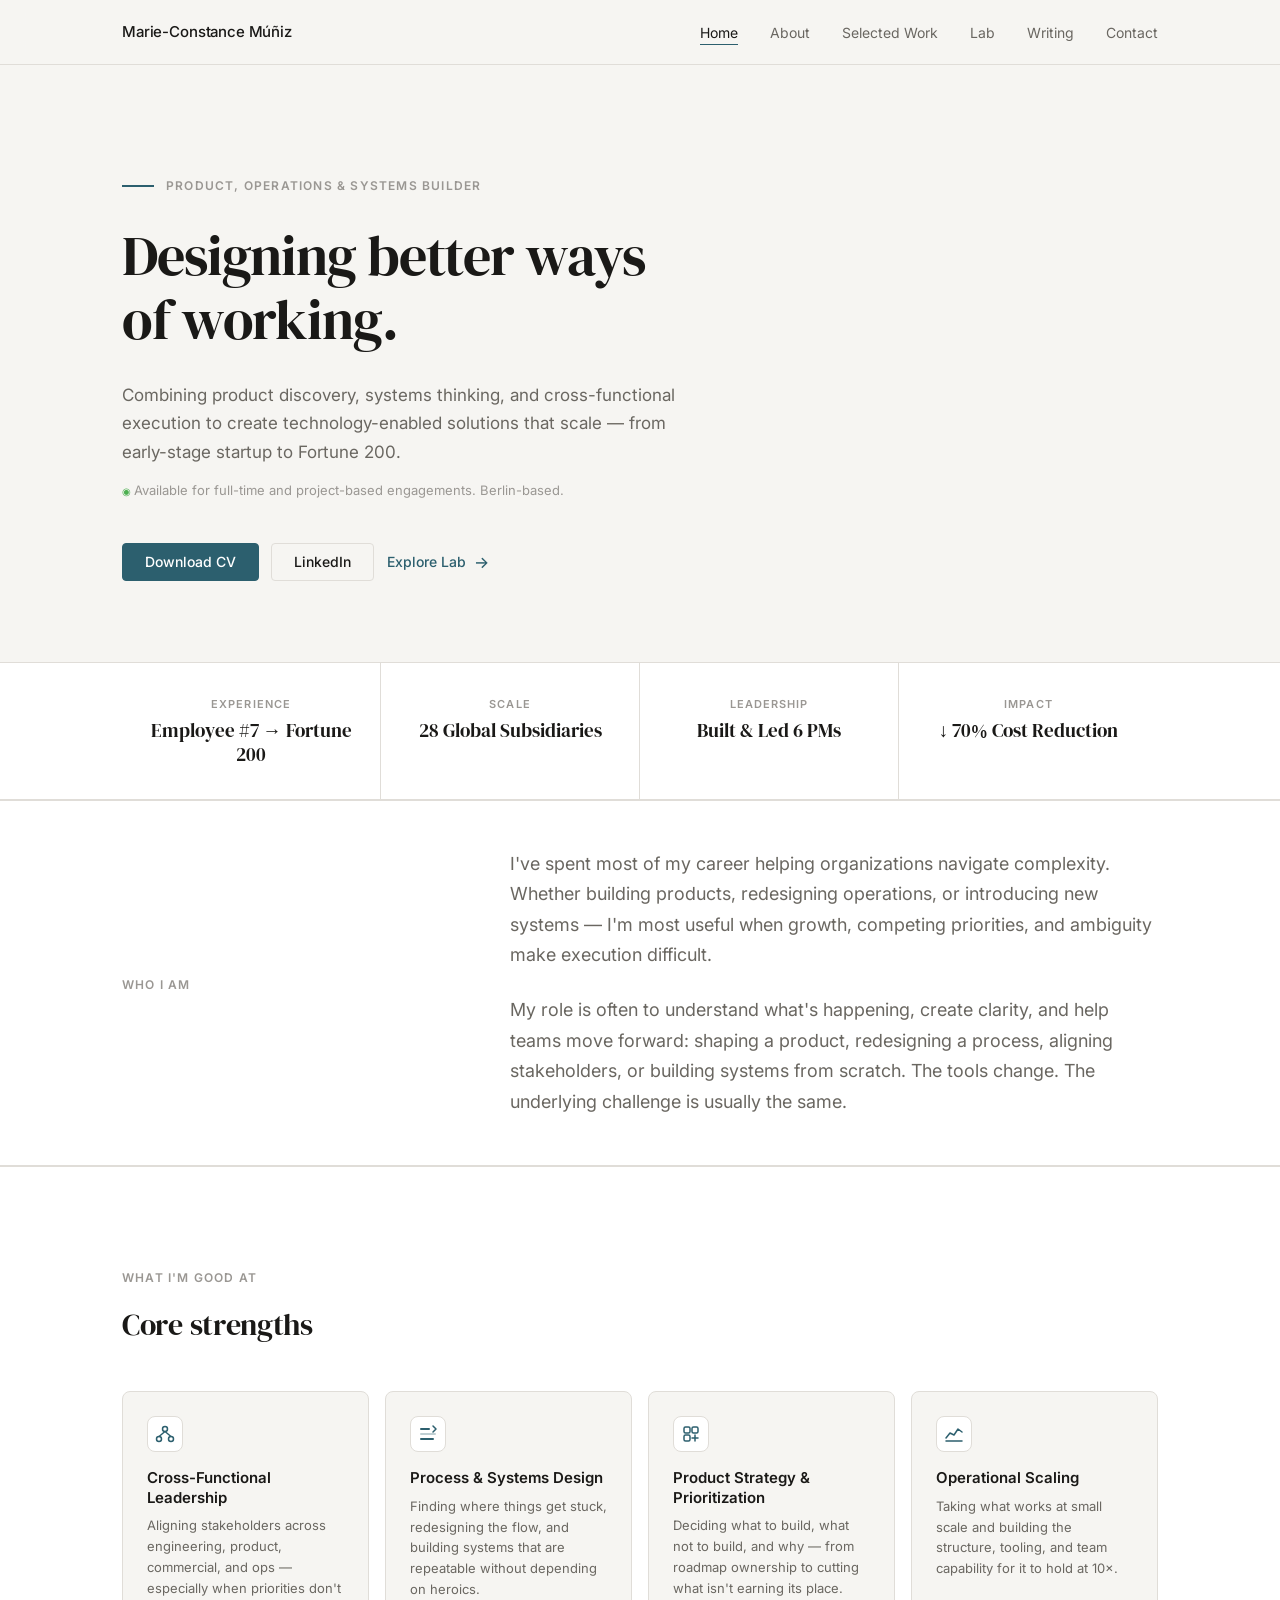
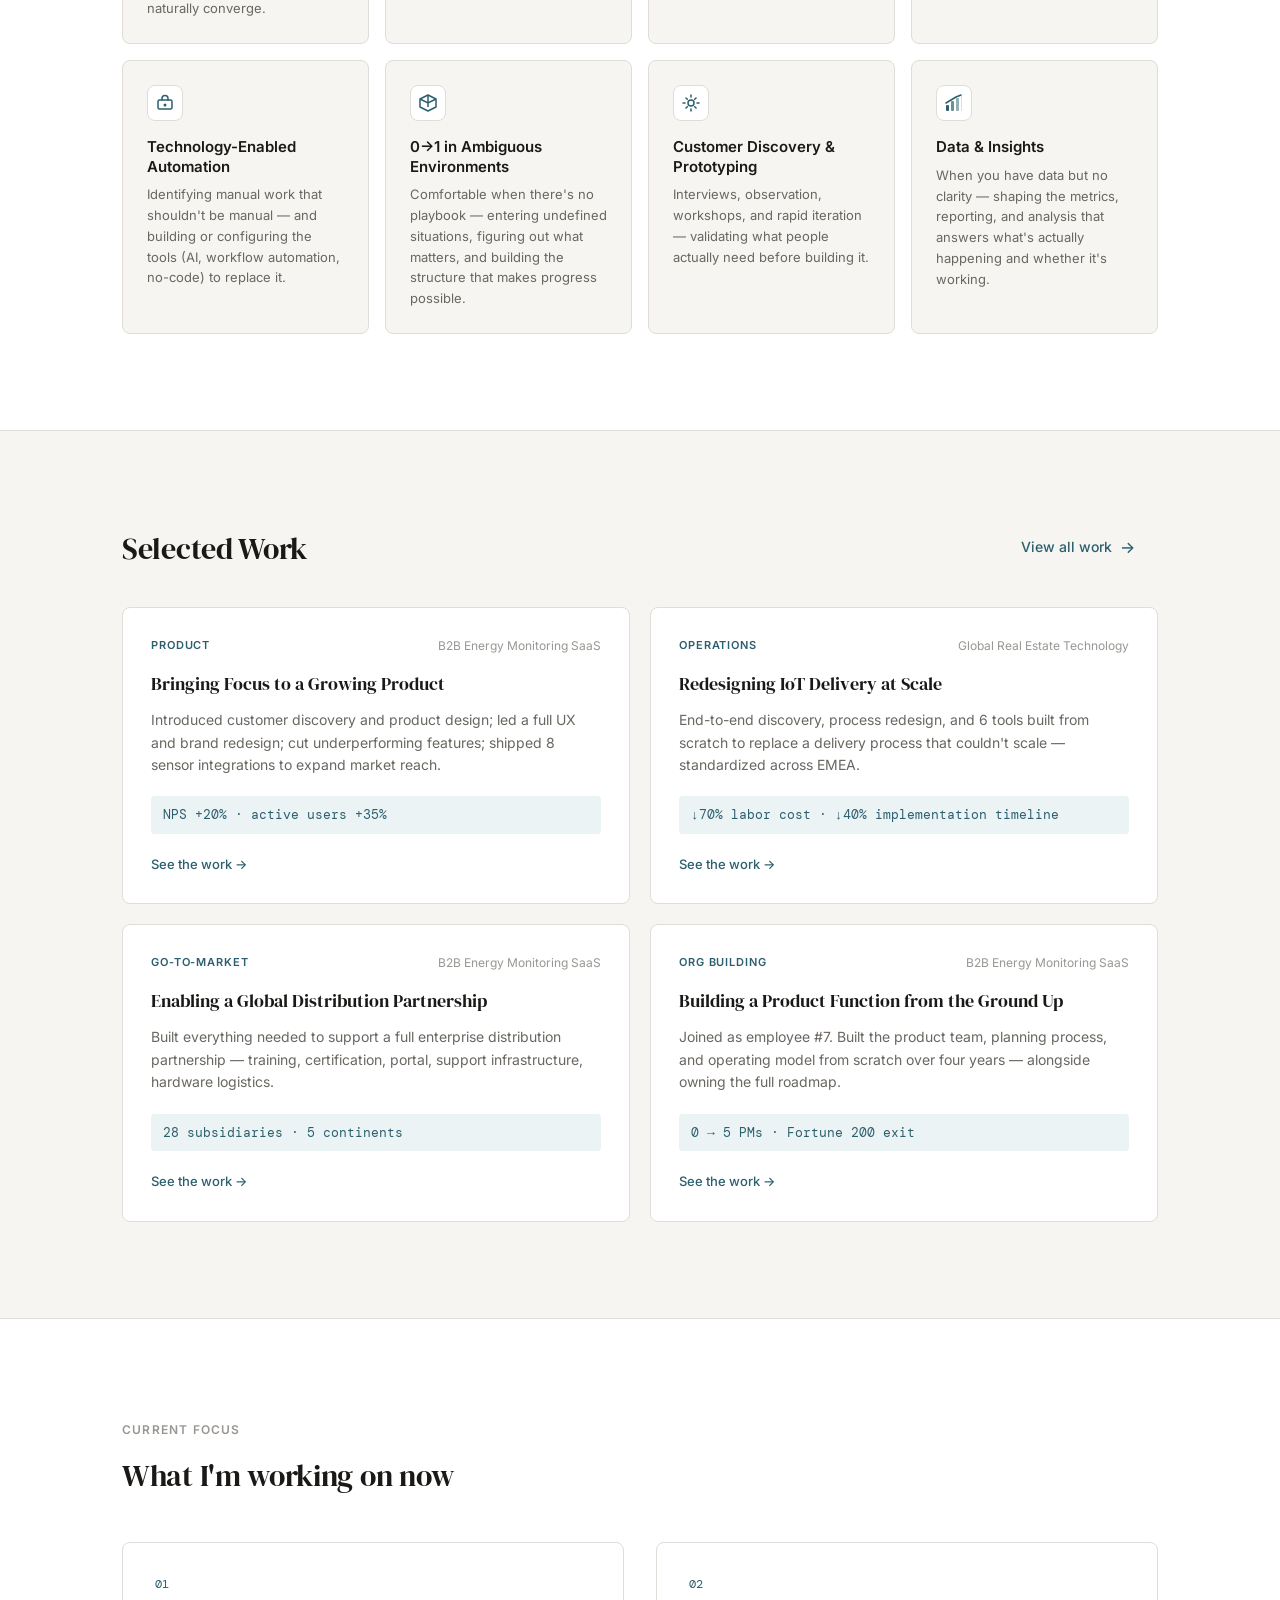
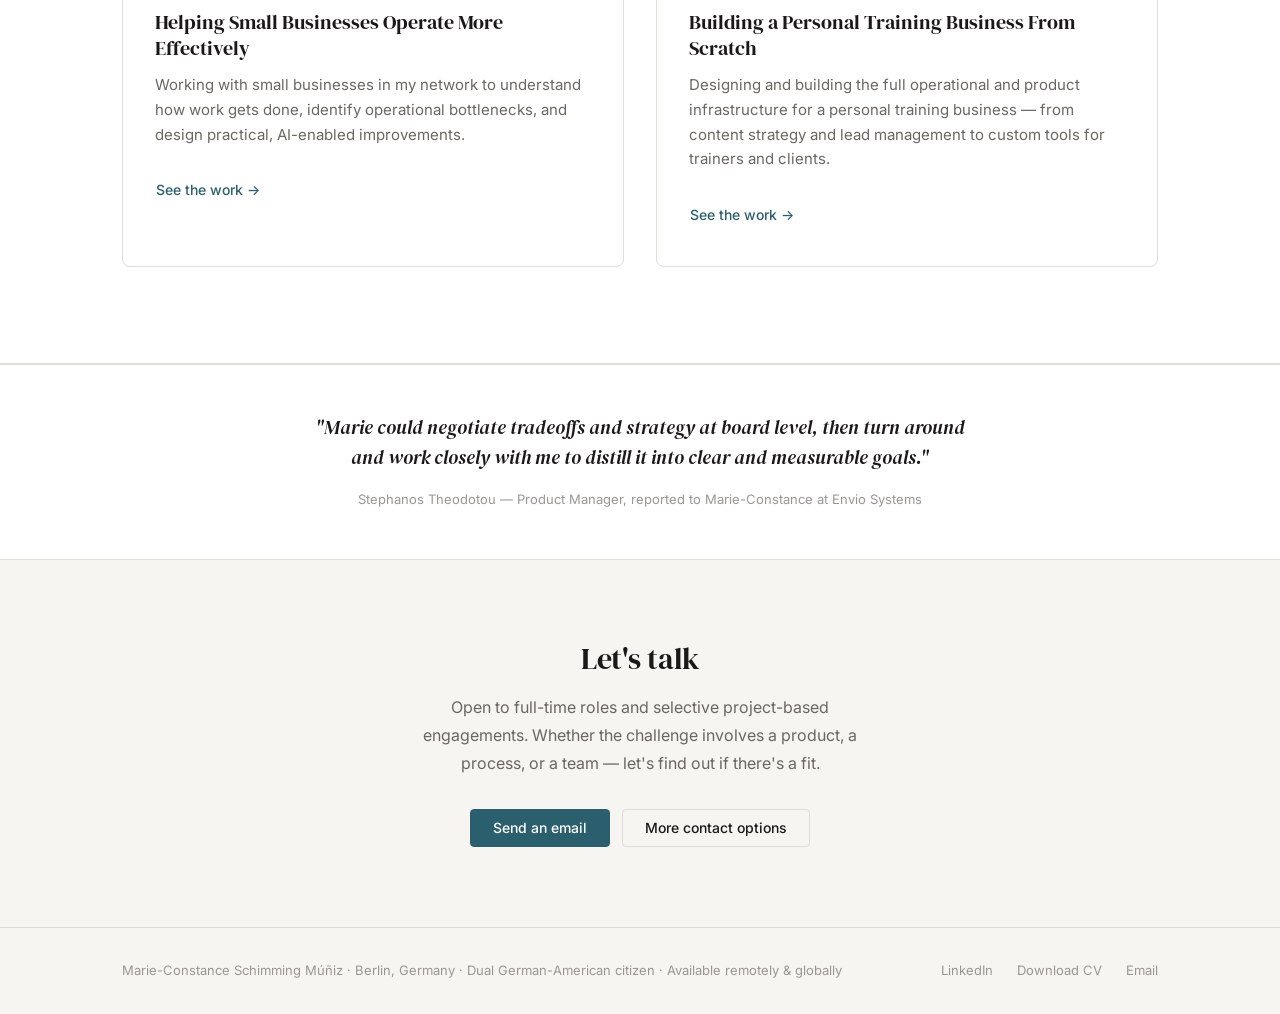
==== index.html @ 1dada08e "Initial commit — personal website v1" ====
<!DOCTYPE html>
<html lang="en">
<head>
  <meta charset="UTF-8">
  <meta name="viewport" content="width=device-width, initial-scale=1.0">
  <title>Marie-Constance Schimming Múñiz — Product, Operations & Systems</title>
  <meta name="description" content="Product and operations leader with 6+ years designing better ways of working — from early-stage startup to Fortune 200. Berlin-based. Available globally.">
  <link rel="preconnect" href="https://fonts.googleapis.com">
  <link rel="preconnect" href="https://fonts.gstatic.com" crossorigin>
  <link href="https://fonts.googleapis.com/css2?family=DM+Serif+Display&family=DM+Mono:wght@400&family=Inter:wght@300;400;500;600&display=swap" rel="stylesheet">
  <link rel="stylesheet" href="css/style.css">
</head>
<body>

  <!-- NAVIGATION -->
  <nav class="nav" role="navigation" aria-label="Main navigation">
    <div class="nav__inner">
      <a href="index.html" class="nav__name">Marie-Constance Múñiz</a>
      <button class="nav__toggle" aria-expanded="false" aria-label="Toggle menu">
        <span></span><span></span><span></span>
      </button>
      <ul class="nav__links" role="list">
        <li><a href="index.html" class="nav__link">Home</a></li>
        <li><a href="about.html" class="nav__link">About</a></li>
        <li><a href="work.html" class="nav__link">Selected Work</a></li>
        <li><a href="lab.html" class="nav__link">Lab</a></li>
        <li><a href="writing.html" class="nav__link">Writing</a></li>
        <li><a href="contact.html" class="nav__link">Contact</a></li>
      </ul>
    </div>
  </nav>

  <main class="page-offset">

    <!-- HERO -->
    <section class="hero">
      <div class="container">
        <div class="hero__eyebrow">
          <span class="hero__eyebrow-line"></span>
          <span class="label">Product, Operations &amp; Systems Builder</span>
        </div>
        <h1 class="display hero__headline">
          Designing better ways<br>of working.
        </h1>
        <p class="hero__subline">
          Combining product discovery, systems thinking, and cross-functional execution
          to create technology-enabled solutions that scale — from early-stage startup
          to Fortune 200.
        </p>
        <p class="hero__availability">Available for full-time and project-based engagements. Berlin-based.</p>
        <div class="hero__actions">
          <a href="assets/marie_constance_cv.pdf" class="btn btn--primary" download>
            Download CV
          </a>
          <a href="https://www.linkedin.com/in/marieconstancemuniz/" class="btn btn--outline" target="_blank" rel="noopener">
            LinkedIn
          </a>
          <a href="lab.html" class="btn btn--ghost">
            Explore Lab <span class="btn__arrow">→</span>
          </a>
        </div>
      </div>
    </section>

    <!-- PROOF STRIP -->
    <section style="background: var(--surface); border-top: 1px solid var(--border); border-bottom: 1px solid var(--border); padding: 0;">
      <div class="container">
        <div class="proof-strip">
          <div class="proof-strip__item">
            <span class="proof-strip__label">Experience</span>
            <span class="proof-strip__value">Employee #7 → Fortune 200</span>
          </div>
          <div class="proof-strip__item">
            <span class="proof-strip__label">Scale</span>
            <span class="proof-strip__value">28 Global Subsidiaries</span>
          </div>
          <div class="proof-strip__item">
            <span class="proof-strip__label">Leadership</span>
            <span class="proof-strip__value">Built &amp; Led 6 PMs</span>
          </div>
          <div class="proof-strip__item">
            <span class="proof-strip__label">Impact</span>
            <span class="proof-strip__value">↓ 70% Cost Reduction</span>
          </div>
        </div>
      </div>
    </section>

    <!-- WHO I AM -->
    <section class="intro section--tight">
      <div class="container">
        <div class="intro__grid">
          <div>
            <span class="label intro__label">Who I am</span>
          </div>
          <div>
            <p class="large">
              I've spent most of my career helping organizations navigate complexity.
              Whether building products, redesigning operations, or introducing new systems —
              I'm most useful when growth, competing priorities, and ambiguity make execution
              difficult.
            </p>
            <p class="large mt-3">
              My role is often to understand what's happening, create clarity, and help teams
              move forward: shaping a product, redesigning a process, aligning stakeholders,
              or building systems from scratch. The tools change. The underlying challenge
              is usually the same.
            </p>
          </div>
        </div>
      </div>
    </section>

    <!-- WHAT I'M GOOD AT -->
    <section style="background: var(--surface); border-top: 1px solid var(--border); border-bottom: 1px solid var(--border);">
      <div class="container">
        <div class="section-header">
          <span class="label">What I'm Good At</span>
          <h2 class="mt-2">Core strengths</h2>
        </div>
        <div class="strengths-grid">

          <div class="strength-card">
            <div class="strength-card__icon">
              <svg width="20" height="20" viewBox="0 0 20 20" fill="none" xmlns="http://www.w3.org/2000/svg">
                <circle cx="10" cy="5" r="2.5" stroke="#2C5F6E" stroke-width="1.5"/>
                <circle cx="4" cy="15" r="2.5" stroke="#2C5F6E" stroke-width="1.5"/>
                <circle cx="16" cy="15" r="2.5" stroke="#2C5F6E" stroke-width="1.5"/>
                <line x1="10" y1="7.5" x2="4" y2="12.5" stroke="#2C5F6E" stroke-width="1.5"/>
                <line x1="10" y1="7.5" x2="16" y2="12.5" stroke="#2C5F6E" stroke-width="1.5"/>
              </svg>
            </div>
            <div class="strength-card__title">Cross-Functional Leadership</div>
            <p class="strength-card__desc">Aligning stakeholders across engineering, product, commercial, and ops — especially when priorities don't naturally converge.</p>
          </div>

          <div class="strength-card">
            <div class="strength-card__icon">
              <svg width="20" height="20" viewBox="0 0 20 20" fill="none" xmlns="http://www.w3.org/2000/svg">
                <rect x="2" y="9" width="16" height="2" rx="1" fill="#2C5F6E" opacity="0.3"/>
                <rect x="2" y="4" width="10" height="2" rx="1" fill="#2C5F6E"/>
                <rect x="2" y="14" width="14" height="2" rx="1" fill="#2C5F6E"/>
                <path d="M15 2l3 3-3 3" stroke="#2C5F6E" stroke-width="1.5" stroke-linecap="round" stroke-linejoin="round"/>
              </svg>
            </div>
            <div class="strength-card__title">Process &amp; Systems Design</div>
            <p class="strength-card__desc">Finding where things get stuck, redesigning the flow, and building systems that are repeatable without depending on heroics.</p>
          </div>

          <div class="strength-card">
            <div class="strength-card__icon">
              <svg width="20" height="20" viewBox="0 0 20 20" fill="none" xmlns="http://www.w3.org/2000/svg">
                <rect x="3" y="3" width="6" height="6" rx="1.5" stroke="#2C5F6E" stroke-width="1.5"/>
                <rect x="11" y="3" width="6" height="6" rx="1.5" stroke="#2C5F6E" stroke-width="1.5"/>
                <rect x="3" y="11" width="6" height="6" rx="1.5" stroke="#2C5F6E" stroke-width="1.5"/>
                <path d="M14 11v6M11 14h6" stroke="#2C5F6E" stroke-width="1.5" stroke-linecap="round"/>
              </svg>
            </div>
            <div class="strength-card__title">Product Strategy &amp; Prioritization</div>
            <p class="strength-card__desc">Deciding what to build, what not to build, and why — from roadmap ownership to cutting what isn't earning its place.</p>
          </div>

          <div class="strength-card">
            <div class="strength-card__icon">
              <svg width="20" height="20" viewBox="0 0 20 20" fill="none" xmlns="http://www.w3.org/2000/svg">
                <polyline points="2,14 6,9 10,11 14,5 18,8" stroke="#2C5F6E" stroke-width="1.5" stroke-linecap="round" stroke-linejoin="round" fill="none"/>
                <line x1="2" y1="17" x2="18" y2="17" stroke="#2C5F6E" stroke-width="1.5" stroke-linecap="round"/>
              </svg>
            </div>
            <div class="strength-card__title">Operational Scaling</div>
            <p class="strength-card__desc">Taking what works at small scale and building the structure, tooling, and team capability for it to hold at 10×.</p>
          </div>

          <div class="strength-card">
            <div class="strength-card__icon">
              <svg width="20" height="20" viewBox="0 0 20 20" fill="none" xmlns="http://www.w3.org/2000/svg">
                <rect x="3" y="7" width="14" height="9" rx="1.5" stroke="#2C5F6E" stroke-width="1.5"/>
                <path d="M7 7V5.5a3 3 0 016 0V7" stroke="#2C5F6E" stroke-width="1.5" stroke-linecap="round"/>
                <circle cx="10" cy="12" r="1.5" fill="#2C5F6E"/>
              </svg>
            </div>
            <div class="strength-card__title">Technology-Enabled Automation</div>
            <p class="strength-card__desc">Identifying manual work that shouldn't be manual — and building or configuring the tools (AI, workflow automation, no-code) to replace it.</p>
          </div>

          <div class="strength-card">
            <div class="strength-card__icon">
              <svg width="20" height="20" viewBox="0 0 20 20" fill="none" xmlns="http://www.w3.org/2000/svg">
                <path d="M10 2L2 6v8l8 4 8-4V6L10 2z" stroke="#2C5F6E" stroke-width="1.5" stroke-linejoin="round"/>
                <path d="M10 2v12M2 6l8 4 8-4" stroke="#2C5F6E" stroke-width="1.5"/>
              </svg>
            </div>
            <div class="strength-card__title">0→1 in Ambiguous Environments</div>
            <p class="strength-card__desc">Comfortable when there's no playbook — entering undefined situations, figuring out what matters, and building the structure that makes progress possible.</p>
          </div>

          <div class="strength-card">
            <div class="strength-card__icon">
              <svg width="20" height="20" viewBox="0 0 20 20" fill="none" xmlns="http://www.w3.org/2000/svg">
                <circle cx="10" cy="10" r="3" stroke="#2C5F6E" stroke-width="1.5"/>
                <path d="M10 2v2M10 16v2M2 10h2M16 10h2" stroke="#2C5F6E" stroke-width="1.5" stroke-linecap="round"/>
                <path d="M4.93 4.93l1.41 1.41M13.66 13.66l1.41 1.41M4.93 15.07l1.41-1.41M13.66 6.34l1.41-1.41" stroke="#2C5F6E" stroke-width="1.5" stroke-linecap="round"/>
              </svg>
            </div>
            <div class="strength-card__title">Customer Discovery &amp; Prototyping</div>
            <p class="strength-card__desc">Interviews, observation, workshops, and rapid iteration — validating what people actually need before building it.</p>
          </div>

          <div class="strength-card">
            <div class="strength-card__icon">
              <svg width="20" height="20" viewBox="0 0 20 20" fill="none" xmlns="http://www.w3.org/2000/svg">
                <rect x="2" y="12" width="3" height="6" rx="1" fill="#2C5F6E"/>
                <rect x="7" y="8" width="3" height="10" rx="1" fill="#2C5F6E" opacity="0.7"/>
                <rect x="12" y="5" width="3" height="13" rx="1" fill="#2C5F6E" opacity="0.5"/>
                <rect x="17" y="2" width="1" height="16" rx="0.5" fill="#2C5F6E" opacity="0.2"/>
                <path d="M2 10 L7 7 L12 4 L17 2" stroke="#2C5F6E" stroke-width="1.5" stroke-linecap="round" stroke-linejoin="round"/>
              </svg>
            </div>
            <div class="strength-card__title">Data &amp; Insights</div>
            <p class="strength-card__desc">When you have data but no clarity — shaping the metrics, reporting, and analysis that answers what's actually happening and whether it's working.</p>
          </div>

        </div>
      </div>
    </section>

    <!-- SELECTED WORK PREVIEW -->
    <section>
      <div class="container">
        <div class="section-header--flex">
          <h2>Selected Work</h2>
          <a href="work.html" class="btn btn--ghost">View all work <span class="btn__arrow">→</span></a>
        </div>
        <div class="work-cards" style="grid-template-columns: repeat(2, 1fr);">

          <a href="work.html" class="work-card" style="text-decoration:none; color:inherit;">
            <div class="work-card__meta">
              <span class="work-card__tag">Product</span>
              <span class="work-card__company">B2B Energy Monitoring SaaS</span>
            </div>
            <div class="work-card__title">Bringing Focus to a Growing Product</div>
            <p class="work-card__desc">
              Introduced customer discovery and product design; led a full UX and brand redesign; cut underperforming features; shipped 8 sensor integrations to expand market reach.
            </p>
            <div class="work-card__metric">NPS +20% · active users +35%</div>
            <span class="work-card__link">See the work →</span>
          </a>

          <a href="work.html" class="work-card" style="text-decoration:none; color:inherit;">
            <div class="work-card__meta">
              <span class="work-card__tag">Operations</span>
              <span class="work-card__company">Global Real Estate Technology</span>
            </div>
            <div class="work-card__title">Redesigning IoT Delivery at Scale</div>
            <p class="work-card__desc">
              End-to-end discovery, process redesign, and 6 tools built from scratch to replace a delivery process that couldn't scale — standardized across EMEA.
            </p>
            <div class="work-card__metric">↓70% labor cost · ↓40% implementation timeline</div>
            <span class="work-card__link">See the work →</span>
          </a>

          <a href="work.html" class="work-card" style="text-decoration:none; color:inherit;">
            <div class="work-card__meta">
              <span class="work-card__tag">Go-to-Market</span>
              <span class="work-card__company">B2B Energy Monitoring SaaS</span>
            </div>
            <div class="work-card__title">Enabling a Global Distribution Partnership</div>
            <p class="work-card__desc">
              Built everything needed to support a full enterprise distribution partnership — training, certification, portal, support infrastructure, hardware logistics.
            </p>
            <div class="work-card__metric">28 subsidiaries · 5 continents</div>
            <span class="work-card__link">See the work →</span>
          </a>

          <a href="work.html" class="work-card" style="text-decoration:none; color:inherit;">
            <div class="work-card__meta">
              <span class="work-card__tag">Org Building</span>
              <span class="work-card__company">B2B Energy Monitoring SaaS</span>
            </div>
            <div class="work-card__title">Building a Product Function from the Ground Up</div>
            <p class="work-card__desc">
              Joined as employee #7. Built the product team, planning process, and operating model from scratch over four years — alongside owning the full roadmap.
            </p>
            <div class="work-card__metric">0 → 5 PMs · Fortune 200 exit</div>
            <span class="work-card__link">See the work →</span>
          </a>

        </div>
      </div>
    </section>

    <!-- CURRENT FOCUS -->
    <section style="background: var(--surface); border-top: 1px solid var(--border); border-bottom: 1px solid var(--border);">
      <div class="container">
        <div class="section-header">
          <span class="label">Current Focus</span>
          <h2 class="mt-2">What I'm working on now</h2>
        </div>
        <div class="focus-grid">

          <div class="focus-item">
            <span class="focus-item__number">01</span>
            <div class="focus-item__title">Helping Small Businesses Operate More Effectively</div>
            <p class="focus-item__desc">
              Working with small businesses in my network to understand how work gets done,
              identify operational bottlenecks, and design practical, AI-enabled improvements.
            </p>
            <a href="lab.html#small-business" class="btn btn--ghost mt-3" style="font-size:0.875rem;">
              See the work →
            </a>
          </div>

          <div class="focus-item">
            <span class="focus-item__number">02</span>
            <div class="focus-item__title">Building a Personal Training Business From Scratch</div>
            <p class="focus-item__desc">
              Designing and building the full operational and product infrastructure for a personal
              training business — from content strategy and lead management to custom tools for
              trainers and clients.
            </p>
            <a href="lab.html#pt-business" class="btn btn--ghost mt-3" style="font-size:0.875rem;">
              See the work →
            </a>
          </div>

        </div>
      </div>
    </section>

    <!-- TESTIMONIAL STRIP -->
    <section class="testimonial-strip">
      <div class="container">
        <blockquote class="testimonial-strip__quote">
          "Marie could negotiate tradeoffs and strategy at board level, then turn around and
          work closely with me to distill it into clear and measurable goals."
        </blockquote>
        <p class="testimonial-strip__attr">
          Stephanos Theodotou — Product Manager, reported to Marie-Constance at Envio Systems
        </p>
      </div>
    </section>

    <!-- CONTACT CTA -->
    <section class="contact-cta">
      <div class="container">
        <h2>Let's talk</h2>
        <p>
          Open to full-time roles and selective project-based engagements.
          Whether the challenge involves a product, a process, or a team — let's find out if there's a fit.
        </p>
        <div class="contact-cta__actions">
          <a href="mailto:mariecmuniz@gmail.com" class="btn btn--primary">Send an email</a>
          <a href="contact.html" class="btn btn--outline">More contact options</a>
        </div>
      </div>
    </section>

  </main>

  <!-- FOOTER -->
  <footer class="footer">
    <div class="container">
      <div class="footer__inner">
        <span class="footer__left">Marie-Constance Schimming Múñiz · Berlin, Germany · Dual German-American citizen · Available remotely &amp; globally</span>
        <div class="footer__links">
          <a href="https://www.linkedin.com/in/marieconstancemuniz/" class="footer__link" target="_blank" rel="noopener">LinkedIn</a>
          <a href="assets/marie_constance_cv.pdf" class="footer__link" download>Download CV</a>
          <a href="mailto:mariecmuniz@gmail.com" class="footer__link">Email</a>
        </div>
      </div>
    </div>
  </footer>

  <script src="js/main.js"></script>
</body>
</html>
---- css/style.css ----
/* ============================================================
   MARIE-CONSTANCE SCHIMMING MÚÑIZ — PERSONAL WEBSITE
   ============================================================ */

/* =====================
   CUSTOM PROPERTIES
   ===================== */
:root {
  --bg:             #F6F5F2;
  --surface:        #FFFFFF;
  --surface-alt:    #EFEDE8;
  --text:           #1A1917;
  --text-secondary: #6A6761;
  --text-muted:     #9A9793;
  --accent:         #2C5F6E;
  --accent-hover:   #20505E;
  --accent-light:   #EBF3F5;
  --border:         #E0DDD8;
  --border-light:   #EAE8E3;

  --font-display:   'DM Serif Display', Georgia, serif;
  --font-body:      'Inter', -apple-system, BlinkMacSystemFont, sans-serif;
  --font-mono:      'DM Mono', 'Courier New', monospace;

  --max-width:      1100px;
  --content-width:  720px;
  --gap:            1.5rem;
  --section-gap:    6rem;

  --radius-sm:      4px;
  --radius:         8px;
  --radius-lg:      12px;

  --transition:     0.2s ease;
}

/* =====================
   RESET & BASE
   ===================== */
*, *::before, *::after {
  box-sizing: border-box;
  margin: 0;
  padding: 0;
}

html {
  font-size: 16px;
  scroll-behavior: smooth;
  -webkit-text-size-adjust: 100%;
}

body {
  background-color: var(--bg);
  color: var(--text);
  font-family: var(--font-body);
  font-weight: 400;
  line-height: 1.65;
  -webkit-font-smoothing: antialiased;
  -moz-osx-font-smoothing: grayscale;
}

img {
  max-width: 100%;
  height: auto;
  display: block;
}

a {
  color: var(--accent);
  text-decoration: none;
  transition: color var(--transition);
}

a:hover {
  color: var(--accent-hover);
}

ul, ol {
  list-style: none;
}

/* =====================
   TYPOGRAPHY
   ===================== */
.display {
  font-family: var(--font-display);
  font-size: clamp(2.25rem, 5vw, 3.5rem);
  font-weight: 400;
  line-height: 1.15;
  letter-spacing: -0.02em;
  color: var(--text);
}

h1 {
  font-family: var(--font-display);
  font-size: clamp(1.75rem, 3.5vw, 2.5rem);
  font-weight: 400;
  line-height: 1.2;
  letter-spacing: -0.02em;
}

h2 {
  font-family: var(--font-display);
  font-size: clamp(1.35rem, 2.5vw, 1.875rem);
  font-weight: 400;
  line-height: 1.25;
  letter-spacing: -0.01em;
}

h3 {
  font-family: var(--font-body);
  font-size: 1rem;
  font-weight: 600;
  line-height: 1.4;
  letter-spacing: 0.04em;
  text-transform: uppercase;
  color: var(--text-secondary);
}

h4 {
  font-family: var(--font-body);
  font-size: 1.0625rem;
  font-weight: 600;
  line-height: 1.4;
}

p {
  font-size: 1rem;
  line-height: 1.75;
  color: var(--text-secondary);
}

p.large {
  font-size: 1.125rem;
  line-height: 1.7;
}

p.small {
  font-size: 0.875rem;
}

.label {
  font-family: var(--font-body);
  font-size: 0.75rem;
  font-weight: 600;
  letter-spacing: 0.1em;
  text-transform: uppercase;
  color: var(--text-muted);
}

.mono {
  font-family: var(--font-mono);
  font-size: 0.875rem;
}

/* =====================
   LAYOUT
   ===================== */
.container {
  width: 100%;
  max-width: var(--max-width);
  margin: 0 auto;
  padding: 0 2rem;
}

.container--narrow {
  max-width: var(--content-width);
  margin: 0 auto;
  padding: 0 2rem;
}

section {
  padding: var(--section-gap) 0;
}

section.section--tight {
  padding: 3rem 0;
}

section.section--flush {
  padding: 0;
}

.grid-2 {
  display: grid;
  grid-template-columns: 1fr 1fr;
  gap: var(--gap);
}

.grid-3 {
  display: grid;
  grid-template-columns: repeat(3, 1fr);
  gap: var(--gap);
}

.divider {
  height: 1px;
  background: var(--border);
  margin: 0;
}

/* =====================
   NAVIGATION
   ===================== */
.nav {
  position: fixed;
  top: 0;
  left: 0;
  right: 0;
  z-index: 100;
  background: rgba(246, 245, 242, 0.92);
  backdrop-filter: blur(12px);
  -webkit-backdrop-filter: blur(12px);
  border-bottom: 1px solid var(--border);
}

.nav__inner {
  display: flex;
  align-items: center;
  justify-content: space-between;
  height: 64px;
  max-width: var(--max-width);
  margin: 0 auto;
  padding: 0 2rem;
}

.nav__name {
  font-family: var(--font-body);
  font-size: 0.9375rem;
  font-weight: 500;
  color: var(--text);
  letter-spacing: -0.01em;
}

.nav__name:hover {
  color: var(--accent);
}

.nav__links {
  display: flex;
  align-items: center;
  gap: 2rem;
}

.nav__link {
  font-size: 0.875rem;
  font-weight: 400;
  color: var(--text-secondary);
  transition: color var(--transition);
  position: relative;
}

.nav__link:hover,
.nav__link.active {
  color: var(--text);
}

.nav__link.active::after {
  content: '';
  position: absolute;
  bottom: -4px;
  left: 0;
  right: 0;
  height: 1px;
  background: var(--accent);
}

.nav__toggle {
  display: none;
  flex-direction: column;
  gap: 5px;
  cursor: pointer;
  padding: 4px;
  background: none;
  border: none;
}

.nav__toggle span {
  display: block;
  width: 22px;
  height: 1.5px;
  background: var(--text);
  transition: var(--transition);
}

.page-offset {
  padding-top: 64px;
}

/* =====================
   BUTTONS
   ===================== */
.btn {
  display: inline-flex;
  align-items: center;
  gap: 0.5rem;
  padding: 0.6875rem 1.375rem;
  font-family: var(--font-body);
  font-size: 0.875rem;
  font-weight: 500;
  line-height: 1;
  border-radius: var(--radius-sm);
  transition: all var(--transition);
  cursor: pointer;
  text-decoration: none;
  border: 1.5px solid transparent;
}

.btn--primary {
  background: var(--accent);
  color: white;
  border-color: var(--accent);
}

.btn--primary:hover {
  background: var(--accent-hover);
  border-color: var(--accent-hover);
  color: white;
}

.btn--outline {
  background: transparent;
  color: var(--text);
  border-color: var(--border);
}

.btn--outline:hover {
  border-color: var(--text);
  color: var(--text);
}

.btn--ghost {
  background: transparent;
  color: var(--accent);
  border-color: transparent;
  padding-left: 0;
}

.btn--ghost:hover {
  color: var(--accent-hover);
}

.btn__arrow {
  font-size: 1rem;
  line-height: 1;
}

/* =====================
   TAGS / BADGES
   ===================== */
.tag {
  display: inline-block;
  padding: 0.25rem 0.625rem;
  font-size: 0.75rem;
  font-weight: 500;
  letter-spacing: 0.02em;
  border-radius: 2px;
  background: var(--surface-alt);
  color: var(--text-secondary);
}

.tag--accent {
  background: var(--accent-light);
  color: var(--accent);
}

/* =====================
   METRIC BLOCKS
   ===================== */
.metric-block {
  padding: 1.5rem;
  background: var(--surface);
  border: 1px solid var(--border);
  border-radius: var(--radius);
}

.metric-block__value {
  font-family: var(--font-display);
  font-size: 2.25rem;
  font-weight: 400;
  color: var(--accent);
  line-height: 1;
  margin-bottom: 0.375rem;
}

.metric-block__label {
  font-size: 0.8125rem;
  color: var(--text-secondary);
  line-height: 1.4;
}

/* =====================
   CARDS
   ===================== */
.card {
  background: var(--surface);
  border: 1px solid var(--border);
  border-radius: var(--radius);
  padding: 1.75rem;
  transition: border-color var(--transition), box-shadow var(--transition);
}

.card:hover {
  border-color: var(--accent);
  box-shadow: 0 4px 20px rgba(44, 95, 110, 0.08);
}

.card--flat {
  background: var(--surface-alt);
  border: none;
}

/* =====================
   PULL QUOTE
   ===================== */
.pull-quote {
  border-left: 2px solid var(--accent);
  padding: 0.25rem 0 0.25rem 1.5rem;
  margin: 2rem 0;
}

.pull-quote__text {
  font-family: var(--font-display);
  font-size: 1.125rem;
  color: var(--text);
  line-height: 1.55;
  font-style: italic;
}

.pull-quote__attribution {
  margin-top: 0.75rem;
  font-size: 0.8125rem;
  color: var(--text-muted);
}

/* =====================
   HERO
   ===================== */
.hero {
  padding: 7rem 0 5rem;
  background: var(--bg);
}

.hero__eyebrow {
  display: flex;
  align-items: center;
  gap: 0.75rem;
  margin-bottom: 1.75rem;
}

.hero__eyebrow-line {
  display: block;
  width: 32px;
  height: 1.5px;
  background: var(--accent);
  flex-shrink: 0;
}

.hero__headline {
  max-width: 780px;
  margin-bottom: 1.75rem;
}

.hero__subline {
  max-width: 560px;
  font-size: 1.0625rem;
  color: var(--text-secondary);
  line-height: 1.7;
  margin-bottom: 0.75rem;
}

.hero__availability {
  font-size: 0.8125rem;
  color: var(--text-muted);
  margin-bottom: 2.5rem;
}

.hero__availability::before {
  content: '◉ ';
  color: #4CAF50;
  font-size: 0.625rem;
}

.hero__actions {
  display: flex;
  flex-wrap: wrap;
  gap: 0.75rem;
  align-items: center;
}

/* =====================
   INTRO SECTION
   ===================== */
.intro {
  background: var(--surface);
  border-top: 1px solid var(--border);
  border-bottom: 1px solid var(--border);
}

.intro__grid {
  display: grid;
  grid-template-columns: 1fr 2fr;
  gap: 4rem;
  align-items: center;
}

.intro__label {
  color: var(--text-muted);
}

/* =====================
   SELECTED WORK PREVIEW
   ===================== */
.work-cards {
  display: grid;
  grid-template-columns: repeat(3, 1fr);
  gap: 1.25rem;
}

.work-card {
  background: var(--surface);
  border: 1px solid var(--border);
  border-radius: var(--radius);
  padding: 1.75rem;
  display: flex;
  flex-direction: column;
  transition: border-color var(--transition), transform var(--transition);
}

.work-card:hover {
  border-color: var(--accent);
  transform: translateY(-2px);
}

.work-card__meta {
  display: flex;
  justify-content: space-between;
  align-items: flex-start;
  margin-bottom: 1rem;
}

.work-card__tag {
  font-size: 0.6875rem;
  font-weight: 600;
  letter-spacing: 0.08em;
  text-transform: uppercase;
  color: var(--accent);
}

.work-card__company {
  font-size: 0.75rem;
  color: var(--text-muted);
}

.work-card__title {
  font-family: var(--font-display);
  font-size: 1.125rem;
  line-height: 1.3;
  color: var(--text);
  margin-bottom: 0.875rem;
  flex-grow: 1;
}

.work-card__desc {
  font-size: 0.875rem;
  color: var(--text-secondary);
  line-height: 1.6;
  margin-bottom: 1.25rem;
}

.work-card__metric {
  font-family: var(--font-mono);
  font-size: 0.8125rem;
  color: var(--accent);
  padding: 0.5rem 0.75rem;
  background: var(--accent-light);
  border-radius: var(--radius-sm);
  margin-bottom: 1.25rem;
}

.work-card__link {
  font-size: 0.8125rem;
  font-weight: 500;
  color: var(--accent);
  display: flex;
  align-items: center;
  gap: 0.375rem;
  margin-top: auto;
}

/* =====================
   CURRENT FOCUS
   ===================== */
.focus-grid {
  display: grid;
  grid-template-columns: 1fr 1fr;
  gap: 2rem;
}

.focus-item {
  padding: 2rem;
  border: 1px solid var(--border);
  border-radius: var(--radius);
  background: var(--surface);
}

.focus-item__number {
  font-family: var(--font-mono);
  font-size: 0.75rem;
  color: var(--accent);
  margin-bottom: 0.875rem;
  display: block;
}

.focus-item__title {
  font-family: var(--font-display);
  font-size: 1.25rem;
  color: var(--text);
  margin-bottom: 0.75rem;
  line-height: 1.3;
}

.focus-item__desc {
  font-size: 0.9375rem;
  color: var(--text-secondary);
  line-height: 1.65;
}

/* =====================
   PROOF STRIP
   ===================== */
.proof-strip {
  display: grid;
  grid-template-columns: repeat(4, 1fr);
  gap: 0;
}

.proof-strip__item {
  padding: 2rem 1.5rem;
  text-align: center;
  border-right: 1px solid var(--border);
  display: flex;
  flex-direction: column;
  gap: 0.375rem;
}

.proof-strip__item:last-child {
  border-right: none;
}

.proof-strip__label {
  font-size: 0.6875rem;
  font-weight: 600;
  letter-spacing: 0.1em;
  text-transform: uppercase;
  color: var(--text-muted);
}

.proof-strip__value {
  font-family: var(--font-display);
  font-size: 1.1875rem;
  color: var(--text);
  line-height: 1.25;
}

/* =====================
   HOW I WORK STEPS
   ===================== */
.how-i-work {
  display: flex;
  flex-direction: column;
  gap: 2.5rem;
  margin-top: 2rem;
}

.how-i-work__step {
  display: grid;
  grid-template-columns: 3.5rem 1fr;
  gap: 1.25rem;
  align-items: start;
}

.how-i-work__number {
  font-family: var(--font-mono);
  font-size: 0.75rem;
  font-weight: 400;
  color: var(--accent);
  letter-spacing: 0.05em;
  padding-top: 0.2rem;
}

.how-i-work__content {}

.how-i-work__title {
  font-size: 1.0625rem;
  font-weight: 600;
  color: var(--text);
  margin-bottom: 0.25rem;
  letter-spacing: -0.01em;
}

.how-i-work__subtitle {
  font-size: 0.875rem;
  color: var(--accent);
  margin-bottom: 0.625rem;
  font-style: italic;
}

.how-i-work__body {
  font-size: 0.9375rem;
  color: var(--text-secondary);
  line-height: 1.7;
}

/* =====================
   STRENGTHS GRID
   ===================== */

.strengths-grid {
  display: grid;
  grid-template-columns: repeat(4, 1fr);
  gap: 1rem;
  margin-top: 2rem;
}

.strength-card {
  padding: 1.5rem;
  background: var(--bg);
  border: 1px solid var(--border);
  border-radius: var(--radius);
  transition: border-color 0.2s ease;
}

.strength-card:hover {
  border-color: var(--accent);
}

.strength-card__icon {
  width: 36px;
  height: 36px;
  background: var(--surface);
  border: 1px solid var(--border);
  border-radius: 8px;
  display: flex;
  align-items: center;
  justify-content: center;
  margin-bottom: 1rem;
}

.strength-card__title {
  font-size: 0.9375rem;
  font-weight: 600;
  color: var(--text);
  margin-bottom: 0.5rem;
  line-height: 1.3;
}

.strength-card__desc {
  font-size: 0.8125rem;
  color: var(--text-secondary);
  line-height: 1.6;
}

/* =====================
   TESTIMONIAL STRIP
   ===================== */
.testimonial-strip {
  background: var(--surface);
  border-top: 1px solid var(--border);
  border-bottom: 1px solid var(--border);
  padding: 3rem 0;
}

.testimonial-strip__quote {
  font-family: var(--font-display);
  font-size: 1.1875rem;
  font-style: italic;
  color: var(--text);
  line-height: 1.55;
  max-width: 680px;
  margin: 0 auto;
  text-align: center;
}

.testimonial-strip__attr {
  text-align: center;
  margin-top: 1rem;
  font-size: 0.8125rem;
  color: var(--text-muted);
}

/* =====================
   CAPABILITY SECTIONS (Selected Work)
   ===================== */
.capability-grid {
  display: grid;
  grid-template-columns: repeat(2, 1fr);
  gap: 1rem;
  margin-top: 2rem;
}

.capability-card {
  padding: 2rem;
  background: var(--surface);
  border: 1px solid var(--border);
  border-radius: var(--radius);
}

.capability-card__heading {
  font-size: 0.75rem;
  font-weight: 700;
  letter-spacing: 0.1em;
  text-transform: uppercase;
  color: var(--accent);
  margin-bottom: 1.5rem;
  padding-bottom: 1rem;
  border-bottom: 1px solid var(--border);
}

.capability-rows {
  display: flex;
  flex-direction: column;
  gap: 1rem;
}

.capability-row {
  display: grid;
  grid-template-columns: 5.5rem 1fr;
  gap: 0.75rem;
  align-items: baseline;
}

.capability-row__label {
  font-size: 0.6875rem;
  font-weight: 600;
  letter-spacing: 0.08em;
  text-transform: uppercase;
  color: var(--text-muted);
  padding-top: 0.125rem;
}

.capability-row__value {
  font-size: 0.8125rem;
  color: var(--text-secondary);
  line-height: 1.6;
}

.capability-row__value--outcome {
  font-size: 0.8125rem;
  font-weight: 600;
  color: var(--accent);
  line-height: 1.5;
}

/* =====================
   PRODUCT CARDS (Selected Work)
   ===================== */
.product-cards {
  display: grid;
  grid-template-columns: repeat(2, 1fr);
  gap: 1rem;
  margin-top: 2rem;
}

.product-card {
  padding: 1.75rem;
  background: var(--surface);
  border: 1px solid var(--border);
  border-radius: var(--radius);
}

.product-card__label {
  font-size: 0.6875rem;
  font-weight: 600;
  letter-spacing: 0.1em;
  text-transform: uppercase;
  color: var(--text-muted);
  margin-bottom: 0.625rem;
}

.product-card__title {
  font-size: 1rem;
  font-weight: 600;
  color: var(--text);
  margin-bottom: 0.625rem;
  line-height: 1.3;
}

.product-card__desc {
  font-size: 0.8125rem;
  color: var(--text-secondary);
  line-height: 1.6;
}

.product-card__outcome {
  margin-top: 0.875rem;
  font-size: 0.8125rem;
  font-weight: 500;
  color: var(--accent);
}

/* =====================
   CONTACT CTA
   ===================== */
.contact-cta {
  text-align: center;
  padding: 5rem 0;
}

.contact-cta h2 {
  margin-bottom: 1rem;
}

.contact-cta p {
  margin-bottom: 2rem;
  max-width: 440px;
  margin-left: auto;
  margin-right: auto;
}

.contact-cta__actions {
  display: flex;
  justify-content: center;
  gap: 0.75rem;
  flex-wrap: wrap;
}

/* =====================
   ABOUT PAGE
   ===================== */
.about-hero {
  padding: 5rem 0 4rem;
}

.about-hero__grid {
  display: grid;
  grid-template-columns: 1fr 1fr;
  gap: 3rem;
  align-items: stretch;
}

.about-hero__photo {
  background: var(--surface-alt);
  border-radius: var(--radius);
  overflow: hidden;
  border: 1px solid var(--border);
  min-height: 400px;
}

.about-hero__photo img {
  width: 100%;
  height: 100%;
  object-fit: cover;
  object-position: top center;
}

.about-hero__photo-placeholder {
  width: 100%;
  height: 100%;
  display: flex;
  align-items: center;
  justify-content: center;
  color: var(--text-muted);
  font-size: 0.875rem;
  text-align: center;
  padding: 2rem;
}

.about-section {
  padding: 3.5rem 0;
  border-top: 1px solid var(--border);
}

.about-section__grid {
  display: grid;
  grid-template-columns: 200px 1fr;
  gap: 3rem;
}

.about-themes {
  display: grid;
  grid-template-columns: 1fr 1fr;
  gap: 1.25rem;
  margin-top: 1.5rem;
}

.theme-item {
  padding: 1.25rem 1.5rem;
  border: 1px solid var(--border);
  border-radius: var(--radius);
  background: var(--surface);
}

.theme-item__title {
  font-size: 0.9375rem;
  font-weight: 600;
  color: var(--text);
  margin-bottom: 0.375rem;
}

.theme-item__desc {
  font-size: 0.8125rem;
  color: var(--text-secondary);
  line-height: 1.55;
}

/* =====================
   WORK PAGE
   ===================== */
.work-hero {
  padding: 5rem 0 3rem;
}

/* =====================
   ACHIEVEMENTS + STRENGTHS STRIP
   ===================== */

.achievements-strip {
  display: flex;
  align-items: center;
  gap: 0;
  flex-wrap: wrap;
}

.achievement-stat {
  display: flex;
  flex-direction: column;
  gap: 0.25rem;
  padding: 0 2rem;
  flex: 1;
  min-width: 120px;
}

.achievement-stat:first-child {
  padding-left: 0;
}

.achievement-stat__number {
  font-family: var(--font-display);
  font-size: 1.375rem;
  color: white;
  line-height: 1.1;
}

.achievement-stat__label {
  font-size: 0.75rem;
  color: rgba(255,255,255,0.65);
  line-height: 1.35;
}

.achievement-strip__divider {
  width: 1px;
  height: 2.5rem;
  background: rgba(255,255,255,0.2);
  flex-shrink: 0;
}

.strengths-strip {
  display: flex;
  align-items: center;
  gap: 1.25rem;
  flex-wrap: wrap;
}

.strengths-strip__label {
  font-size: 0.6875rem;
  font-weight: 600;
  letter-spacing: 0.1em;
  text-transform: uppercase;
  color: rgba(255,255,255,0.5);
  white-space: nowrap;
  flex-shrink: 0;
}

.strengths-strip__tags {
  display: flex;
  flex-wrap: wrap;
  gap: 0.5rem;
}

.strength-pill {
  font-size: 0.75rem;
  padding: 0.3rem 0.875rem;
  border: 1px solid rgba(255,255,255,0.3);
  border-radius: 100px;
  color: rgba(255,255,255,0.85);
}

.case-study {
  padding: 4rem 0;
  border-top: 1px solid var(--border);
}

.case-study__header {
  margin-bottom: 2.5rem;
}

.case-study__meta {
  display: flex;
  gap: 1rem;
  align-items: center;
  margin-bottom: 0.875rem;
  flex-wrap: wrap;
}

.case-study__tag {
  font-size: 0.6875rem;
  font-weight: 600;
  letter-spacing: 0.09em;
  text-transform: uppercase;
  color: var(--accent);
  background: var(--accent-light);
  padding: 0.25rem 0.625rem;
  border-radius: 2px;
}

.case-study__company {
  font-size: 0.8125rem;
  color: var(--text-muted);
}

.case-study__title {
  margin-bottom: 0.875rem;
}

.case-study__intro {
  max-width: 680px;
  font-size: 1.0625rem;
  color: var(--text-secondary);
  line-height: 1.7;
}

.case-study__grid {
  display: grid;
  grid-template-columns: 1fr 1fr;
  gap: 3rem;
  align-items: start;
}

.case-section {
  margin-bottom: 2rem;
}

.case-section h3 {
  margin-bottom: 0.625rem;
}

.case-section p {
  font-size: 0.9375rem;
}

.case-section ul {
  list-style: none;
  padding: 0;
  margin-top: 0.5rem;
}

.case-section ul li {
  font-size: 0.9375rem;
  color: var(--text-secondary);
  padding: 0.375rem 0;
  padding-left: 1rem;
  border-left: 2px solid var(--border);
  margin-bottom: 0.375rem;
  line-height: 1.55;
}

.case-metrics {
  display: grid;
  grid-template-columns: 1fr 1fr;
  gap: 0.875rem;
  margin-top: 1.5rem;
}

.case-skills {
  display: flex;
  flex-wrap: wrap;
  gap: 0.5rem;
  margin-top: 2.5rem;
  padding-top: 1.5rem;
  border-top: 1px solid var(--border-light);
}

/* SVG Diagrams */
.diagram-container {
  background: var(--surface);
  border: 1px solid var(--border);
  border-radius: var(--radius);
  padding: 1.5rem;
  overflow: hidden;
}

.diagram-container .diagram-label {
  font-size: 0.75rem;
  font-weight: 600;
  letter-spacing: 0.06em;
  text-transform: uppercase;
  color: var(--text-muted);
  margin-bottom: 1rem;
}

/* =====================
   WORK ENTRIES (new compact format)
   ===================== */

.work-entry {
  padding: 4rem 0;
  border-top: 1px solid var(--border);
}

.work-entry--alt {
  background: var(--surface);
}

.work-entry__header {
  margin-bottom: 2rem;
}

.work-entry__meta {
  display: flex;
  gap: 1rem;
  align-items: center;
  margin-bottom: 0.875rem;
  flex-wrap: wrap;
}

.work-entry__tag {
  font-size: 0.6875rem;
  font-weight: 600;
  letter-spacing: 0.09em;
  text-transform: uppercase;
  color: var(--accent);
  background: var(--accent-light);
  padding: 0.25rem 0.625rem;
  border-radius: 2px;
}

.work-entry__company {
  font-size: 0.8125rem;
  color: var(--text-muted);
}

.work-entry__title {
  font-family: var(--font-display);
  font-size: clamp(1.5rem, 3vw, 2rem);
  line-height: 1.2;
  margin-bottom: 0.75rem;
}

.work-entry__summary {
  font-size: 1rem;
  color: var(--text-secondary);
  line-height: 1.65;
  max-width: 640px;
}

.work-entry__body {
  display: grid;
  grid-template-columns: 1fr 1fr;
  gap: 3rem;
  align-items: start;
}

.work-entry__left {
  display: flex;
  flex-direction: column;
  gap: 1.75rem;
}

.work-entry__highlights {
  display: grid;
  grid-template-columns: 1fr 1fr;
  gap: 0.75rem;
}

.highlight-item {
  padding: 0.875rem 1rem;
  background: var(--bg);
  border: 1px solid var(--border);
  border-radius: var(--radius-sm);
}

.work-entry--alt .highlight-item {
  background: var(--surface);
}

.highlight-item__metric {
  display: block;
  font-family: var(--font-display);
  font-size: 1.125rem;
  color: var(--accent);
  line-height: 1.2;
  margin-bottom: 0.25rem;
}

.highlight-item__label {
  display: block;
  font-size: 0.75rem;
  color: var(--text-muted);
  line-height: 1.4;
}

.work-entry__what ul {
  list-style: none;
  padding: 0;
  margin: 0;
  display: flex;
  flex-direction: column;
  gap: 0.375rem;
}

.work-entry__what ul li {
  font-size: 0.875rem;
  color: var(--text-secondary);
  padding: 0.4rem 0 0.4rem 0.875rem;
  border-left: 2px solid var(--border);
  line-height: 1.5;
}

/* =====================
   LAB PAGE
   ===================== */
.lab-hero {
  padding: 5rem 0 3rem;
}

.lab-track {
  padding: 3.5rem 0;
  border-top: 1px solid var(--border);
}

.lab-track__header {
  display: grid;
  grid-template-columns: 200px 1fr;
  gap: 3rem;
  margin-bottom: 2.5rem;
}

.lab-projects {
  display: grid;
  grid-template-columns: repeat(2, 1fr);
  gap: 1.25rem;
  margin-top: 1.5rem;
}

.lab-card {
  background: var(--surface);
  border: 1px solid var(--border);
  border-radius: var(--radius);
  padding: 1.5rem;
}

.lab-card__status {
  display: inline-flex;
  align-items: center;
  gap: 0.375rem;
  font-size: 0.6875rem;
  font-weight: 600;
  letter-spacing: 0.07em;
  text-transform: uppercase;
  margin-bottom: 0.875rem;
}

.lab-card__status--exploring {
  color: var(--text-muted);
}

.lab-card__status--exploring::before {
  content: '○';
  font-size: 0.625rem;
}

.lab-card__status--progress {
  color: #B07D2A;
}

.lab-card__status--progress::before {
  content: '◐';
  font-size: 0.625rem;
}

.lab-card__status--done {
  color: #3B7D4E;
}

.lab-card__status--done::before {
  content: '●';
  font-size: 0.625rem;
}

.lab-card__title {
  font-size: 1rem;
  font-weight: 600;
  color: var(--text);
  margin-bottom: 0.5rem;
  line-height: 1.35;
}

.lab-card__desc {
  font-size: 0.875rem;
  color: var(--text-secondary);
  line-height: 1.6;
}

/* =====================
   CONTACT PAGE
   ===================== */
.contact-page {
  padding: 5rem 0;
  min-height: calc(100vh - 64px);
  display: flex;
  align-items: center;
}

.contact-page__grid {
  display: grid;
  grid-template-columns: 1fr 1fr;
  gap: 5rem;
  align-items: start;
}

.contact-links {
  margin-top: 2.5rem;
  display: flex;
  flex-direction: column;
  gap: 1rem;
}

.contact-link {
  display: flex;
  align-items: center;
  gap: 1rem;
  padding: 1.125rem 1.375rem;
  background: var(--surface);
  border: 1px solid var(--border);
  border-radius: var(--radius);
  color: var(--text);
  transition: border-color var(--transition), transform var(--transition);
}

.contact-link:hover {
  border-color: var(--accent);
  color: var(--text);
  transform: translateX(4px);
}

.contact-link__icon {
  width: 36px;
  height: 36px;
  background: var(--accent-light);
  border-radius: var(--radius-sm);
  display: flex;
  align-items: center;
  justify-content: center;
  flex-shrink: 0;
}

.contact-link__text strong {
  display: block;
  font-size: 0.9375rem;
  font-weight: 500;
  color: var(--text);
}

.contact-link__text span {
  font-size: 0.8125rem;
  color: var(--text-muted);
}

/* =====================
   FOOTER
   ===================== */
.footer {
  border-top: 1px solid var(--border);
  padding: 2rem 0;
}

.footer__inner {
  display: flex;
  justify-content: space-between;
  align-items: center;
  flex-wrap: wrap;
  gap: 1rem;
}

.footer__left {
  font-size: 0.8125rem;
  color: var(--text-muted);
}

.footer__links {
  display: flex;
  gap: 1.5rem;
}

.footer__link {
  font-size: 0.8125rem;
  color: var(--text-muted);
  transition: color var(--transition);
}

.footer__link:hover {
  color: var(--text);
}

/* =====================
   SECTION HEADERS
   ===================== */
.section-header {
  margin-bottom: 3rem;
}

.section-header--flex {
  display: flex;
  justify-content: space-between;
  align-items: flex-end;
  flex-wrap: wrap;
  gap: 1rem;
  margin-bottom: 2.5rem;
}

/* =====================
   RESPONSIVE
   ===================== */
@media (max-width: 900px) {
  :root {
    --section-gap: 4rem;
  }

  .grid-2,
  .grid-3,
  .work-cards,
  .focus-grid,
  .case-study__grid,
  .about-hero__grid,
  .about-section__grid,
  .lab-track__header,
  .contact-page__grid {
    grid-template-columns: 1fr;
  }

  .strengths-grid {
    grid-template-columns: repeat(2, 1fr);
  }

  .work-entry__body {
    grid-template-columns: 1fr;
  }

  .work-entry__right {
    order: -1;
  }

  .intro__grid {
    grid-template-columns: 1fr;
    gap: 2rem;
  }

  .about-themes {
    grid-template-columns: 1fr;
  }

  .case-metrics {
    grid-template-columns: 1fr 1fr;
  }

  .lab-projects {
    grid-template-columns: 1fr;
  }
}

@media (max-width: 640px) {
  .container,
  .container--narrow {
    padding: 0 1.25rem;
  }

  .nav__links {
    display: none;
    position: absolute;
    top: 64px;
    left: 0;
    right: 0;
    background: var(--bg);
    border-bottom: 1px solid var(--border);
    flex-direction: column;
    gap: 0;
    padding: 0.5rem 0;
  }

  .nav__links.is-open {
    display: flex;
  }

  .nav__link {
    padding: 0.75rem 1.5rem;
    width: 100%;
  }

  .nav__link.active::after {
    display: none;
  }

  .nav__toggle {
    display: flex;
  }

  .hero {
    padding: 5rem 0 4rem;
  }

  .hero__actions {
    flex-direction: column;
    align-items: flex-start;
  }

  .case-metrics {
    grid-template-columns: 1fr;
  }

  .footer__inner {
    flex-direction: column;
    align-items: flex-start;
  }

  .contact-cta__actions {
    flex-direction: column;
    align-items: center;
  }

  .strengths-grid {
    grid-template-columns: 1fr;
  }
}

/* =====================
   UTILITY
   ===================== */
.mt-1 { margin-top: 0.5rem; }
.mt-2 { margin-top: 1rem; }
.mt-3 { margin-top: 1.5rem; }
.mt-4 { margin-top: 2rem; }
.mt-6 { margin-top: 3rem; }

.mb-1 { margin-bottom: 0.5rem; }
.mb-2 { margin-bottom: 1rem; }
.mb-3 { margin-bottom: 1.5rem; }
.mb-4 { margin-bottom: 2rem; }

.text-center { text-align: center; }
.text-muted { color: var(--text-muted); }
.text-accent { color: var(--accent); }

.sr-only {
  position: absolute;
  width: 1px;
  height: 1px;
  padding: 0;
  margin: -1px;
  overflow: hidden;
  clip: rect(0, 0, 0, 0);
  white-space: nowrap;
  border-width: 0;
}
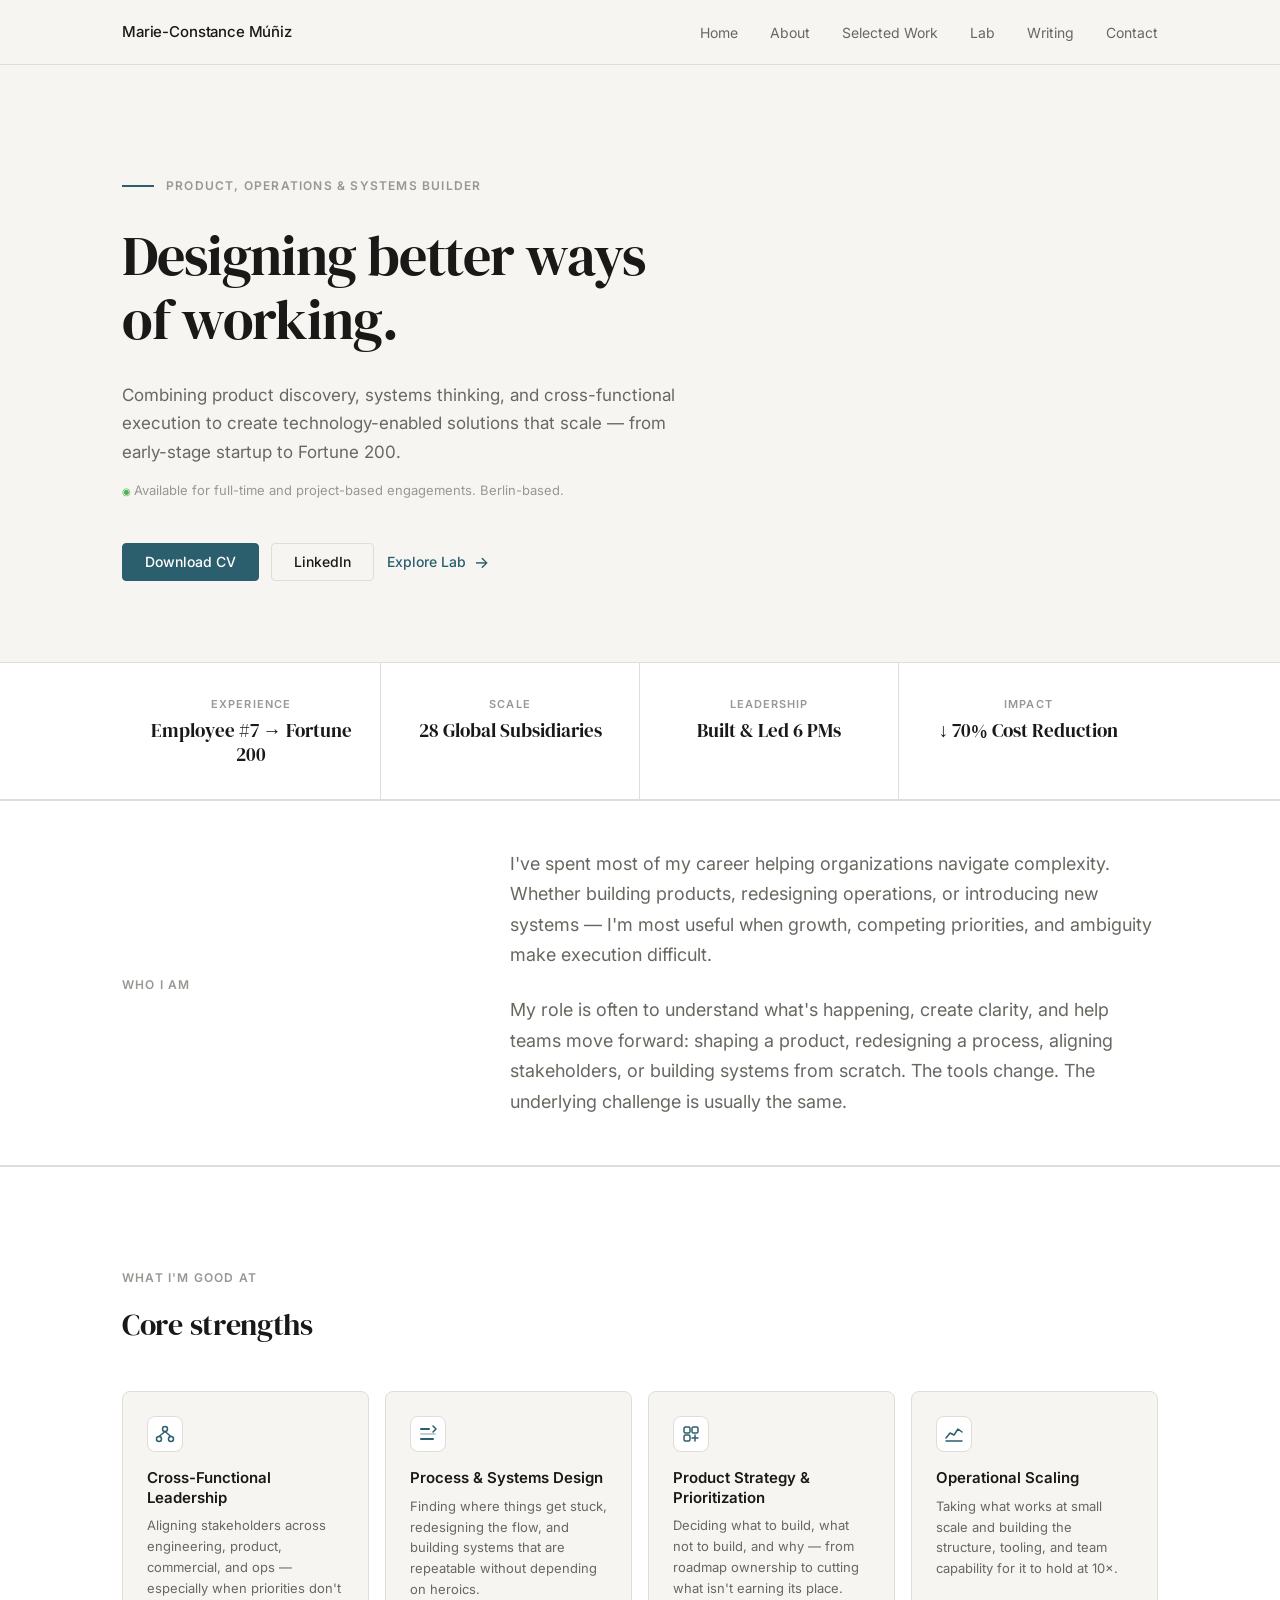
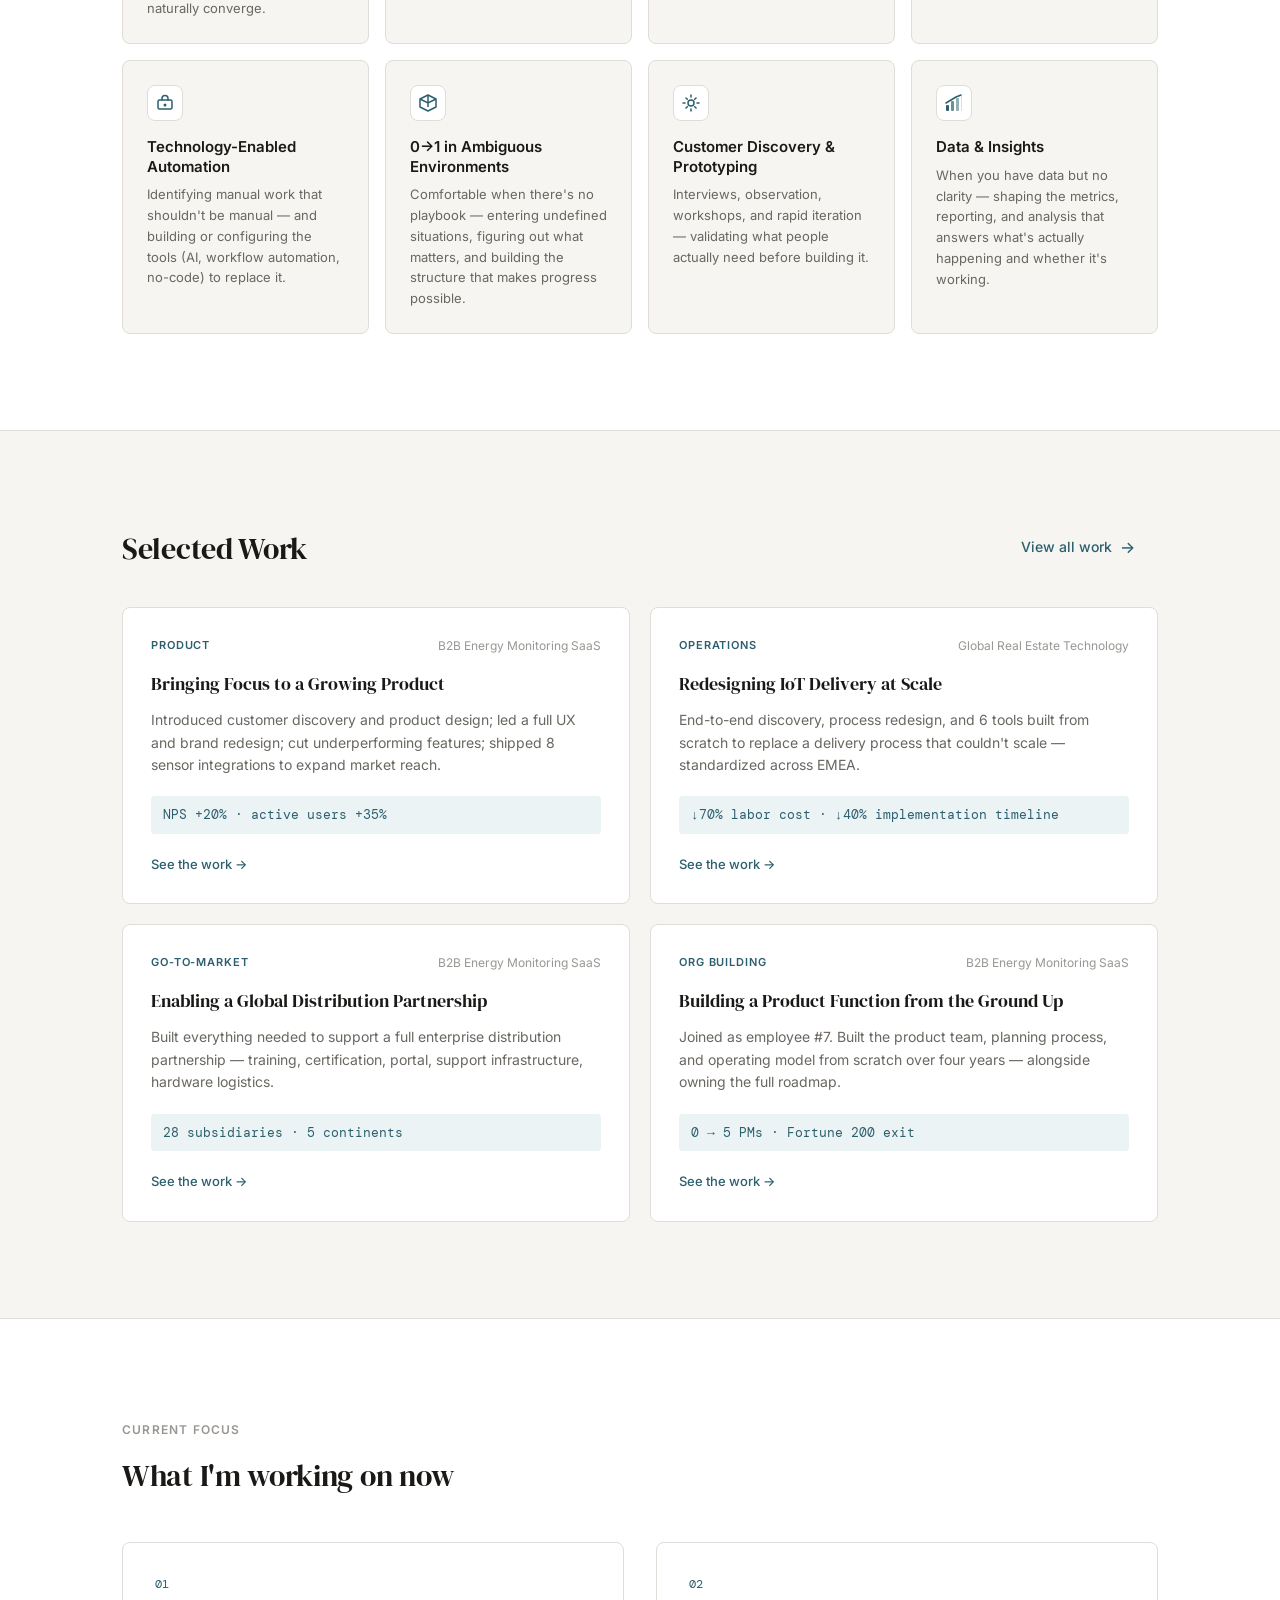
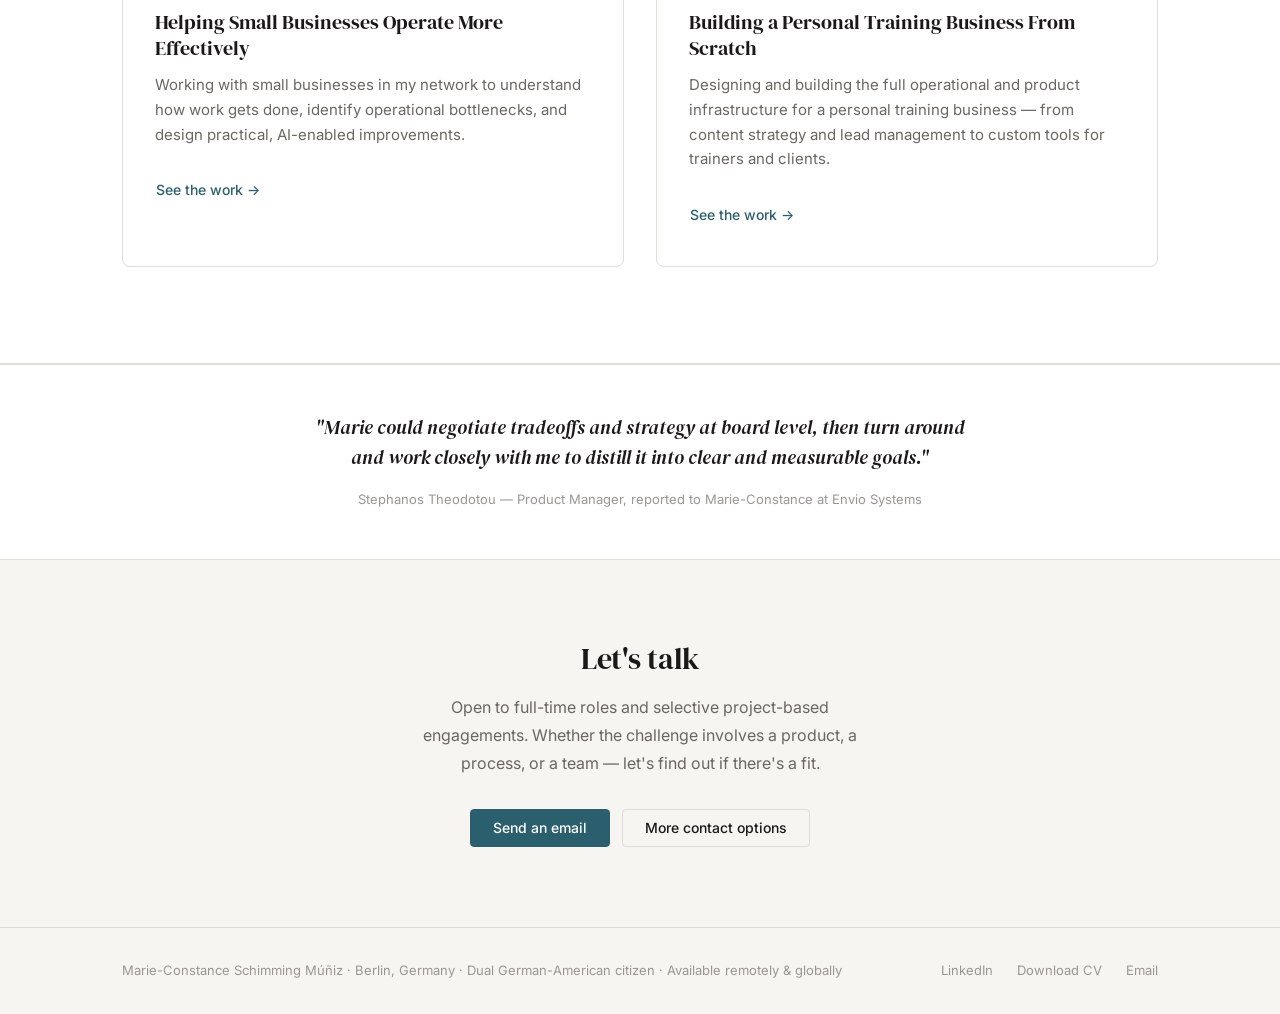
==== commit b58a35e3: "Clean URLs — restructure pages into subdirectories" ====
--- a/index.html
+++ b/index.html
@@ -15,17 +15,17 @@
   <!-- NAVIGATION -->
   <nav class="nav" role="navigation" aria-label="Main navigation">
     <div class="nav__inner">
-      <a href="index.html" class="nav__name">Marie-Constance Múñiz</a>
+      <a href="/" class="nav__name">Marie-Constance Múñiz</a>
       <button class="nav__toggle" aria-expanded="false" aria-label="Toggle menu">
         <span></span><span></span><span></span>
       </button>
       <ul class="nav__links" role="list">
-        <li><a href="index.html" class="nav__link">Home</a></li>
-        <li><a href="about.html" class="nav__link">About</a></li>
-        <li><a href="work.html" class="nav__link">Selected Work</a></li>
-        <li><a href="lab.html" class="nav__link">Lab</a></li>
-        <li><a href="writing.html" class="nav__link">Writing</a></li>
-        <li><a href="contact.html" class="nav__link">Contact</a></li>
+        <li><a href="/" class="nav__link">Home</a></li>
+        <li><a href="/about/" class="nav__link">About</a></li>
+        <li><a href="/work/" class="nav__link">Selected Work</a></li>
+        <li><a href="/lab/" class="nav__link">Lab</a></li>
+        <li><a href="/writing/" class="nav__link">Writing</a></li>
+        <li><a href="/contact/" class="nav__link">Contact</a></li>
       </ul>
     </div>
   </nav>
@@ -55,7 +55,7 @@
           <a href="https://www.linkedin.com/in/marieconstancemuniz/" class="btn btn--outline" target="_blank" rel="noopener">
             LinkedIn
           </a>
-          <a href="lab.html" class="btn btn--ghost">
+          <a href="/lab/" class="btn btn--ghost">
             Explore Lab <span class="btn__arrow">→</span>
           </a>
         </div>
@@ -229,11 +229,11 @@
       <div class="container">
         <div class="section-header--flex">
           <h2>Selected Work</h2>
-          <a href="work.html" class="btn btn--ghost">View all work <span class="btn__arrow">→</span></a>
+          <a href="/work/" class="btn btn--ghost">View all work <span class="btn__arrow">→</span></a>
         </div>
         <div class="work-cards" style="grid-template-columns: repeat(2, 1fr);">
 
-          <a href="work.html" class="work-card" style="text-decoration:none; color:inherit;">
+          <a href="/work/" class="work-card" style="text-decoration:none; color:inherit;">
             <div class="work-card__meta">
               <span class="work-card__tag">Product</span>
               <span class="work-card__company">B2B Energy Monitoring SaaS</span>
@@ -246,7 +246,7 @@
             <span class="work-card__link">See the work →</span>
           </a>
 
-          <a href="work.html" class="work-card" style="text-decoration:none; color:inherit;">
+          <a href="/work/" class="work-card" style="text-decoration:none; color:inherit;">
             <div class="work-card__meta">
               <span class="work-card__tag">Operations</span>
               <span class="work-card__company">Global Real Estate Technology</span>
@@ -259,7 +259,7 @@
             <span class="work-card__link">See the work →</span>
           </a>
 
-          <a href="work.html" class="work-card" style="text-decoration:none; color:inherit;">
+          <a href="/work/" class="work-card" style="text-decoration:none; color:inherit;">
             <div class="work-card__meta">
               <span class="work-card__tag">Go-to-Market</span>
               <span class="work-card__company">B2B Energy Monitoring SaaS</span>
@@ -272,7 +272,7 @@
             <span class="work-card__link">See the work →</span>
           </a>
 
-          <a href="work.html" class="work-card" style="text-decoration:none; color:inherit;">
+          <a href="/work/" class="work-card" style="text-decoration:none; color:inherit;">
             <div class="work-card__meta">
               <span class="work-card__tag">Org Building</span>
               <span class="work-card__company">B2B Energy Monitoring SaaS</span>
@@ -350,7 +350,7 @@
         </p>
         <div class="contact-cta__actions">
           <a href="mailto:mariecmuniz@gmail.com" class="btn btn--primary">Send an email</a>
-          <a href="contact.html" class="btn btn--outline">More contact options</a>
+          <a href="/contact/" class="btn btn--outline">More contact options</a>
         </div>
       </div>
     </section>
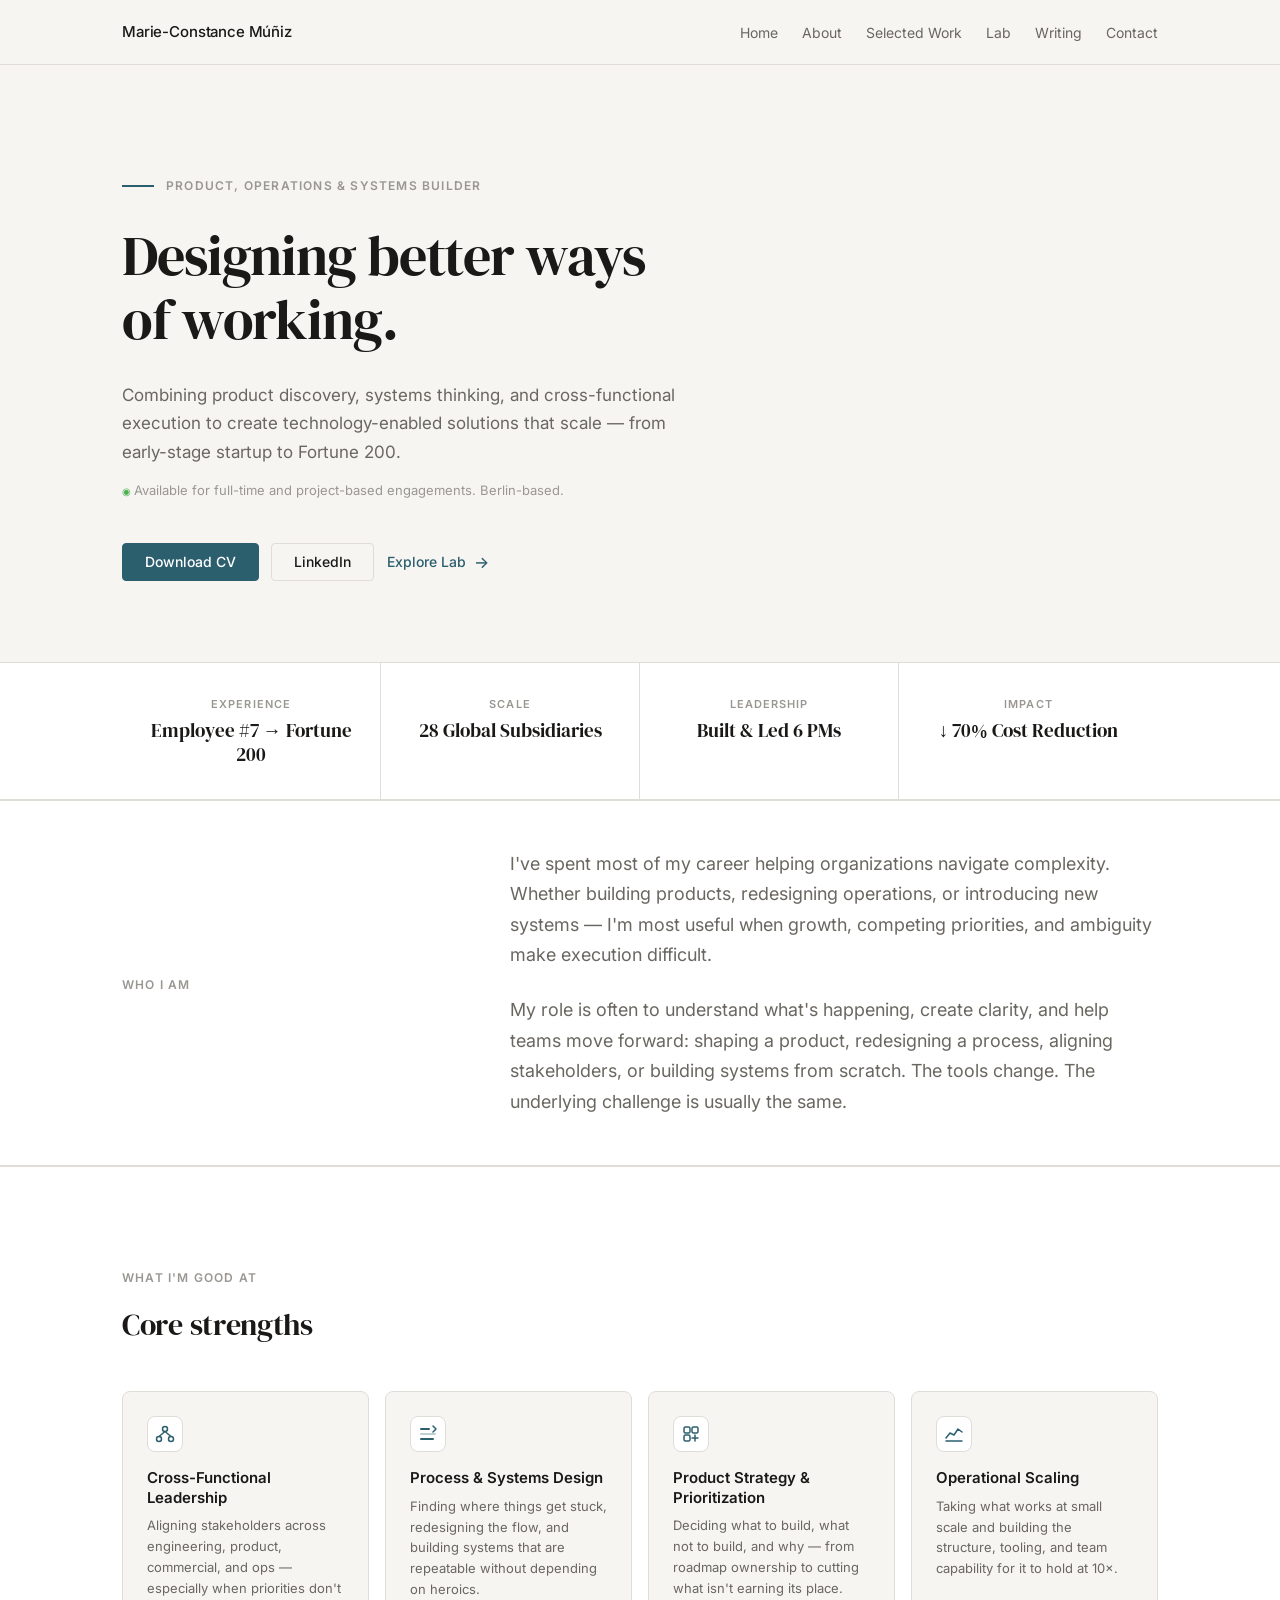
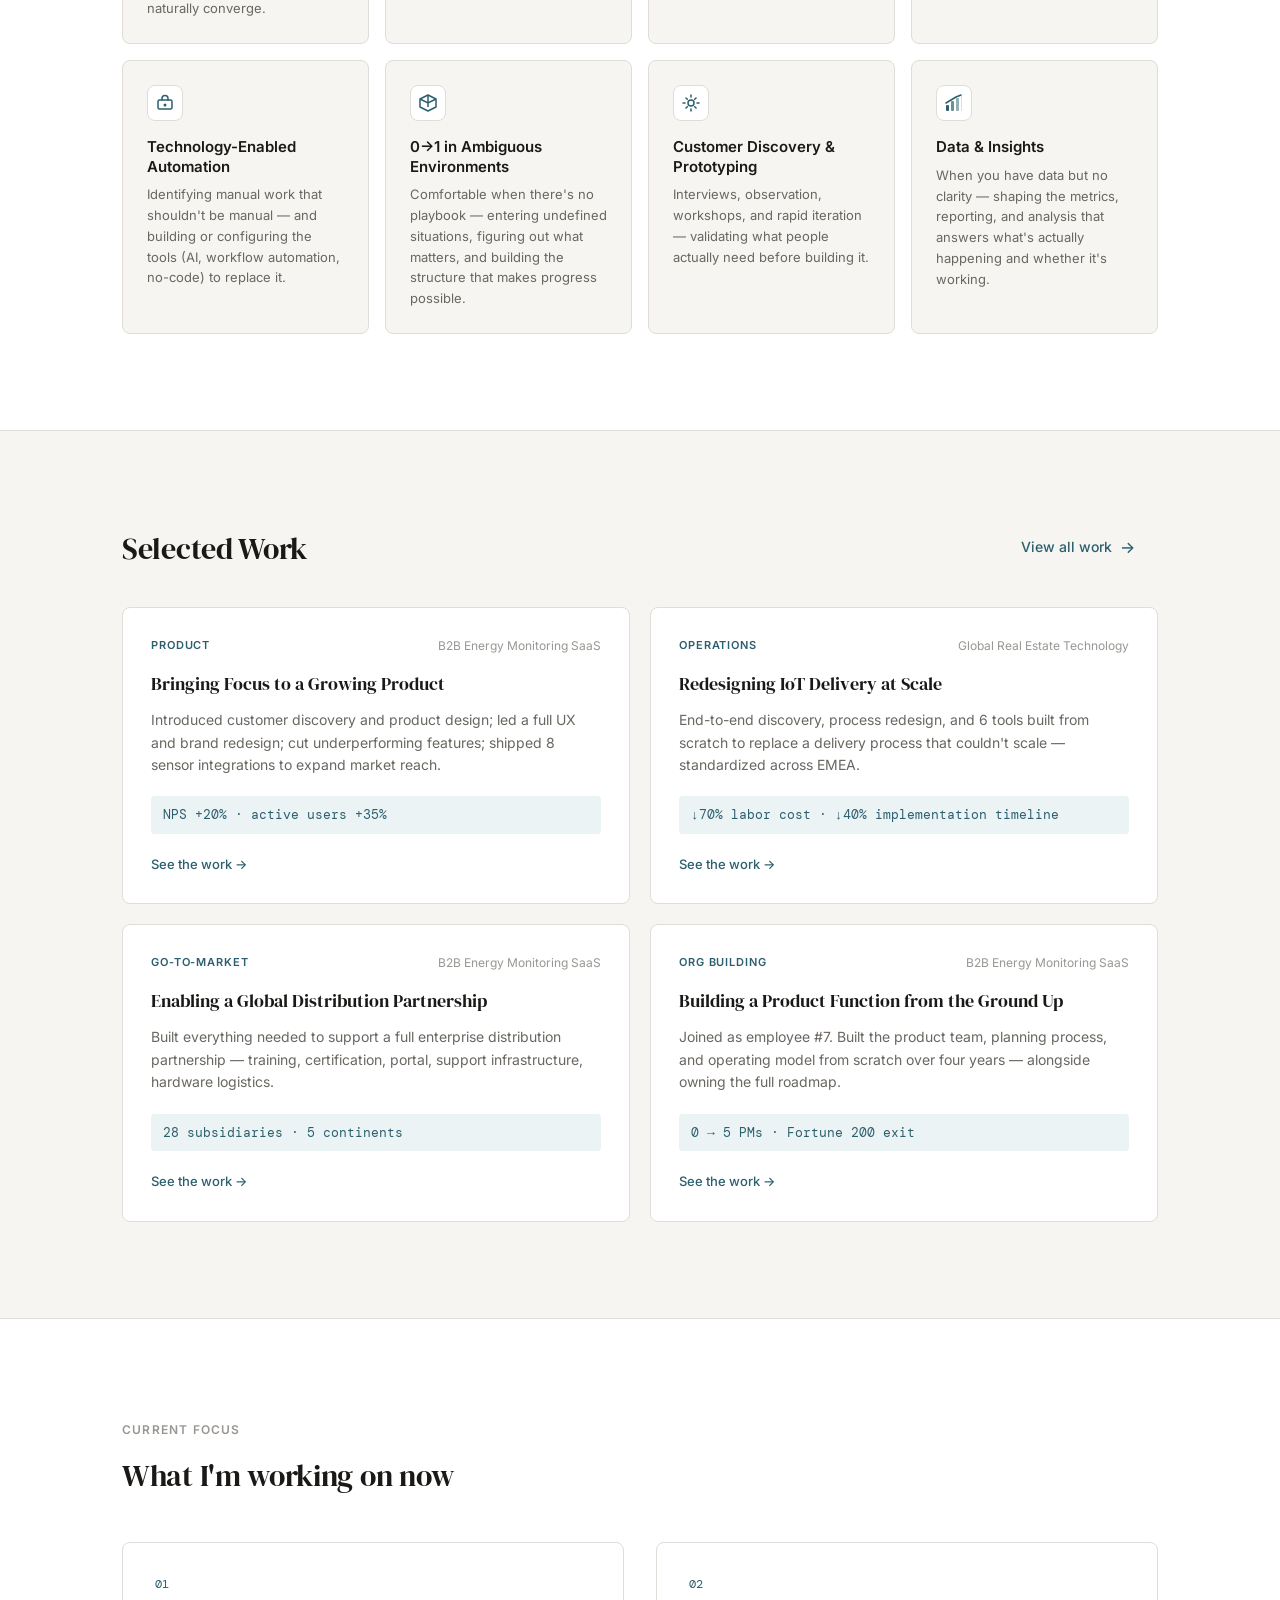
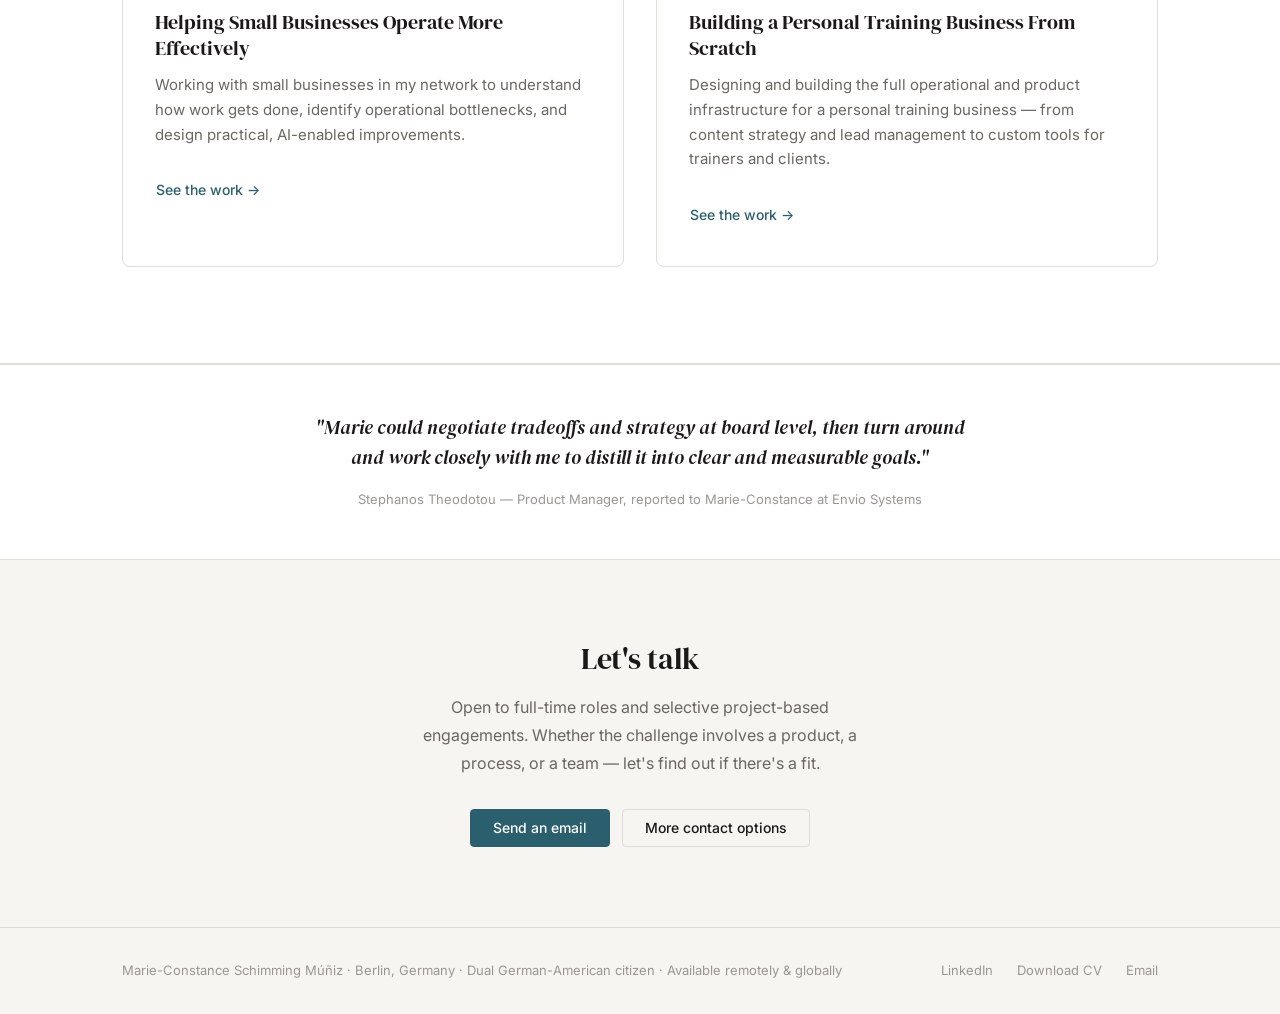
==== commit dffb05f3: "Fix mobile layout — remove inline grid override, auto-fit proof strip, 1-col work cards on mobile" ====
--- a/index.html
+++ b/index.html
@@ -8,6 +8,7 @@
   <link rel="preconnect" href="https://fonts.googleapis.com">
   <link rel="preconnect" href="https://fonts.gstatic.com" crossorigin>
   <link href="https://fonts.googleapis.com/css2?family=DM+Serif+Display&family=DM+Mono:wght@400&family=Inter:wght@300;400;500;600&display=swap" rel="stylesheet">
+  <link rel="icon" type="image/svg+xml" href="/assets/favicon.svg">
   <link rel="stylesheet" href="css/style.css">
 </head>
 <body>
@@ -231,7 +232,7 @@
           <h2>Selected Work</h2>
           <a href="/work/" class="btn btn--ghost">View all work <span class="btn__arrow">→</span></a>
         </div>
-        <div class="work-cards" style="grid-template-columns: repeat(2, 1fr);">
+        <div class="work-cards">
 
           <a href="/work/" class="work-card" style="text-decoration:none; color:inherit;">
             <div class="work-card__meta">
--- a/css/style.css
+++ b/css/style.css
@@ -47,6 +47,7 @@
   font-size: 16px;
   scroll-behavior: smooth;
   -webkit-text-size-adjust: 100%;
+  overflow-x: hidden;
 }
 
 body {
@@ -57,6 +58,7 @@
   line-height: 1.65;
   -webkit-font-smoothing: antialiased;
   -moz-osx-font-smoothing: grayscale;
+  overflow-x: hidden;
 }
 
 img {
@@ -239,7 +241,39 @@
 .nav__links {
   display: flex;
   align-items: center;
-  gap: 2rem;
+  gap: 1.5rem;
+}
+
+@media (max-width: 760px) {
+  .nav__links {
+    display: none;
+    position: absolute;
+    top: 64px;
+    left: 0;
+    right: 0;
+    background: var(--bg);
+    border-bottom: 1px solid var(--border);
+    flex-direction: column;
+    gap: 0;
+    padding: 0.5rem 0;
+  }
+
+  .nav__links.is-open {
+    display: flex;
+  }
+
+  .nav__link {
+    padding: 0.75rem 1.5rem;
+    width: 100%;
+  }
+
+  .nav__link.active::after {
+    display: none;
+  }
+
+  .nav__toggle {
+    display: flex;
+  }
 }
 
 .nav__link {
@@ -513,7 +547,7 @@
    ===================== */
 .work-cards {
   display: grid;
-  grid-template-columns: repeat(3, 1fr);
+  grid-template-columns: repeat(2, 1fr);
   gap: 1.25rem;
 }
 
@@ -631,8 +665,9 @@
    ===================== */
 .proof-strip {
   display: grid;
-  grid-template-columns: repeat(4, 1fr);
+  grid-template-columns: repeat(auto-fit, minmax(160px, 1fr));
   gap: 0;
+  overflow: hidden;
 }
 
 .proof-strip__item {
@@ -1522,14 +1557,13 @@
 /* =====================
    RESPONSIVE
    ===================== */
+
+/* --- Tablet (≤900px) --- */
 @media (max-width: 900px) {
-  :root {
-    --section-gap: 4rem;
-  }
+  :root { --section-gap: 4rem; }
 
   .grid-2,
   .grid-3,
-  .work-cards,
   .focus-grid,
   .case-study__grid,
   .about-hero__grid,
@@ -1539,6 +1573,16 @@
     grid-template-columns: 1fr;
   }
 
+  .about-hero__photo {
+    min-height: 320px;
+    max-height: 420px;
+  }
+
+  .capability-grid,
+  .product-cards {
+    grid-template-columns: 1fr;
+  }
+
   .strengths-grid {
     grid-template-columns: repeat(2, 1fr);
   }
@@ -1567,14 +1611,37 @@
   .lab-projects {
     grid-template-columns: 1fr;
   }
-}
-
+
+  .achievements-strip {
+    display: grid;
+    grid-template-columns: repeat(3, 1fr);
+    gap: 1.25rem;
+  }
+
+  .achievement-strip__divider { display: none; }
+
+  .achievement-stat {
+    padding: 0;
+    min-width: unset;
+  }
+
+  .achievement-stat:first-child { padding-left: 0; }
+
+  /* proof-strip uses auto-fit so this is just a safety fallback */
+  .proof-strip__item:nth-child(odd) { border-right: 1px solid var(--border); }
+  .proof-strip__item:nth-child(even) { border-right: none; }
+  .proof-strip__item { border-bottom: 1px solid var(--border); }
+  .proof-strip__item:nth-last-child(-n+2) { border-bottom: none; }
+}
+
+/* --- Mobile (≤640px) --- */
 @media (max-width: 640px) {
   .container,
   .container--narrow {
-    padding: 0 1.25rem;
-  }
-
+    padding: 0 1rem;
+  }
+
+  /* Nav hamburger */
   .nav__links {
     display: none;
     position: absolute;
@@ -1586,41 +1653,77 @@
     flex-direction: column;
     gap: 0;
     padding: 0.5rem 0;
-  }
-
-  .nav__links.is-open {
-    display: flex;
-  }
+    z-index: 99;
+  }
+
+  .nav__links.is-open { display: flex; }
 
   .nav__link {
-    padding: 0.75rem 1.5rem;
+    padding: 0.75rem 1.25rem;
     width: 100%;
   }
 
-  .nav__link.active::after {
-    display: none;
-  }
-
-  .nav__toggle {
-    display: flex;
-  }
-
-  .hero {
-    padding: 5rem 0 4rem;
-  }
+  .nav__link.active::after { display: none; }
+
+  .nav__toggle { display: flex; }
+
+  /* Hero */
+  .hero { padding: 3rem 0 2.5rem; }
 
   .hero__actions {
     flex-direction: column;
     align-items: flex-start;
-  }
-
-  .case-metrics {
+    gap: 0.75rem;
+  }
+
+  .hero__actions .btn { width: 100%; justify-content: center; }
+
+  /* Proof strip — 2 columns on mobile */
+  .proof-strip { grid-template-columns: repeat(2, 1fr); }
+
+  .proof-strip__item {
+    padding: 1.25rem 0.875rem;
+  }
+
+  .proof-strip__value { font-size: 0.9375rem; }
+
+  /* Achievement strip — 2 columns on mobile */
+  .achievements-strip {
+    grid-template-columns: repeat(2, 1fr);
+    gap: 1rem;
+  }
+
+  /* Work cards — 1 column on mobile */
+  .work-cards { grid-template-columns: 1fr; }
+
+  .strengths-strip {
+    flex-direction: column;
+    align-items: flex-start;
+    gap: 0.75rem;
+  }
+
+  .work-hero h1 { font-size: 1.75rem; }
+
+  .capability-card { padding: 1.25rem; }
+
+  .capability-row {
     grid-template-columns: 1fr;
-  }
+    gap: 0.25rem;
+  }
+
+  .capability-row__label { margin-bottom: 0; }
+
+  .case-metrics { grid-template-columns: 1fr; }
 
   .footer__inner {
     flex-direction: column;
     align-items: flex-start;
+    gap: 0.75rem;
+  }
+
+  .footer__links {
+    flex-wrap: wrap;
+    gap: 0.75rem;
   }
 
   .contact-cta__actions {
@@ -1628,9 +1731,21 @@
     align-items: center;
   }
 
-  .strengths-grid {
-    grid-template-columns: 1fr;
-  }
+  .strengths-grid { grid-template-columns: 1fr; }
+
+  .pull-quote { padding: 1.5rem; }
+
+  .pull-quote__text { font-size: 1rem; }
+
+  .lab-track { padding: 3rem 0; }
+
+  .about-hero__photo {
+    min-height: 260px;
+    max-height: 340px;
+  }
+
+  h1 { font-size: clamp(1.75rem, 6vw, 2.5rem); }
+  h2 { font-size: clamp(1.375rem, 5vw, 2rem); }
 }
 
 /* =====================
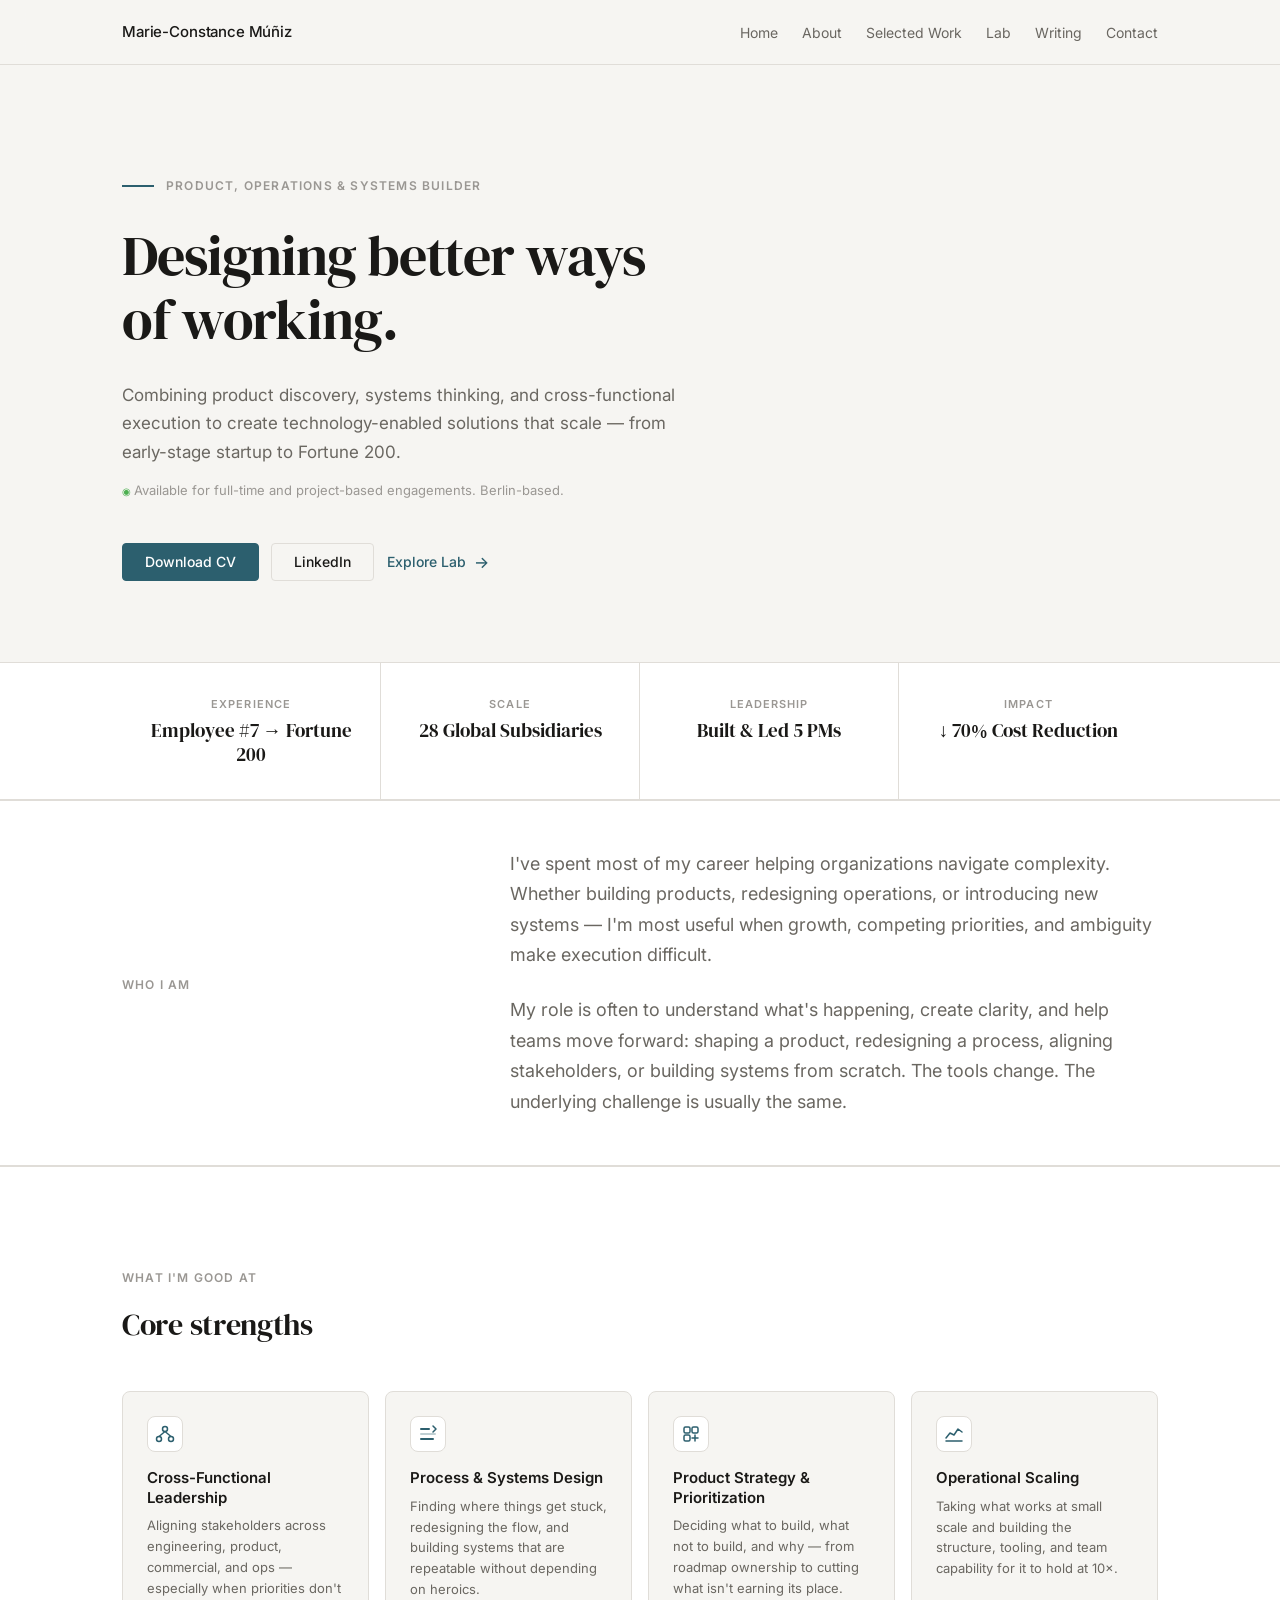
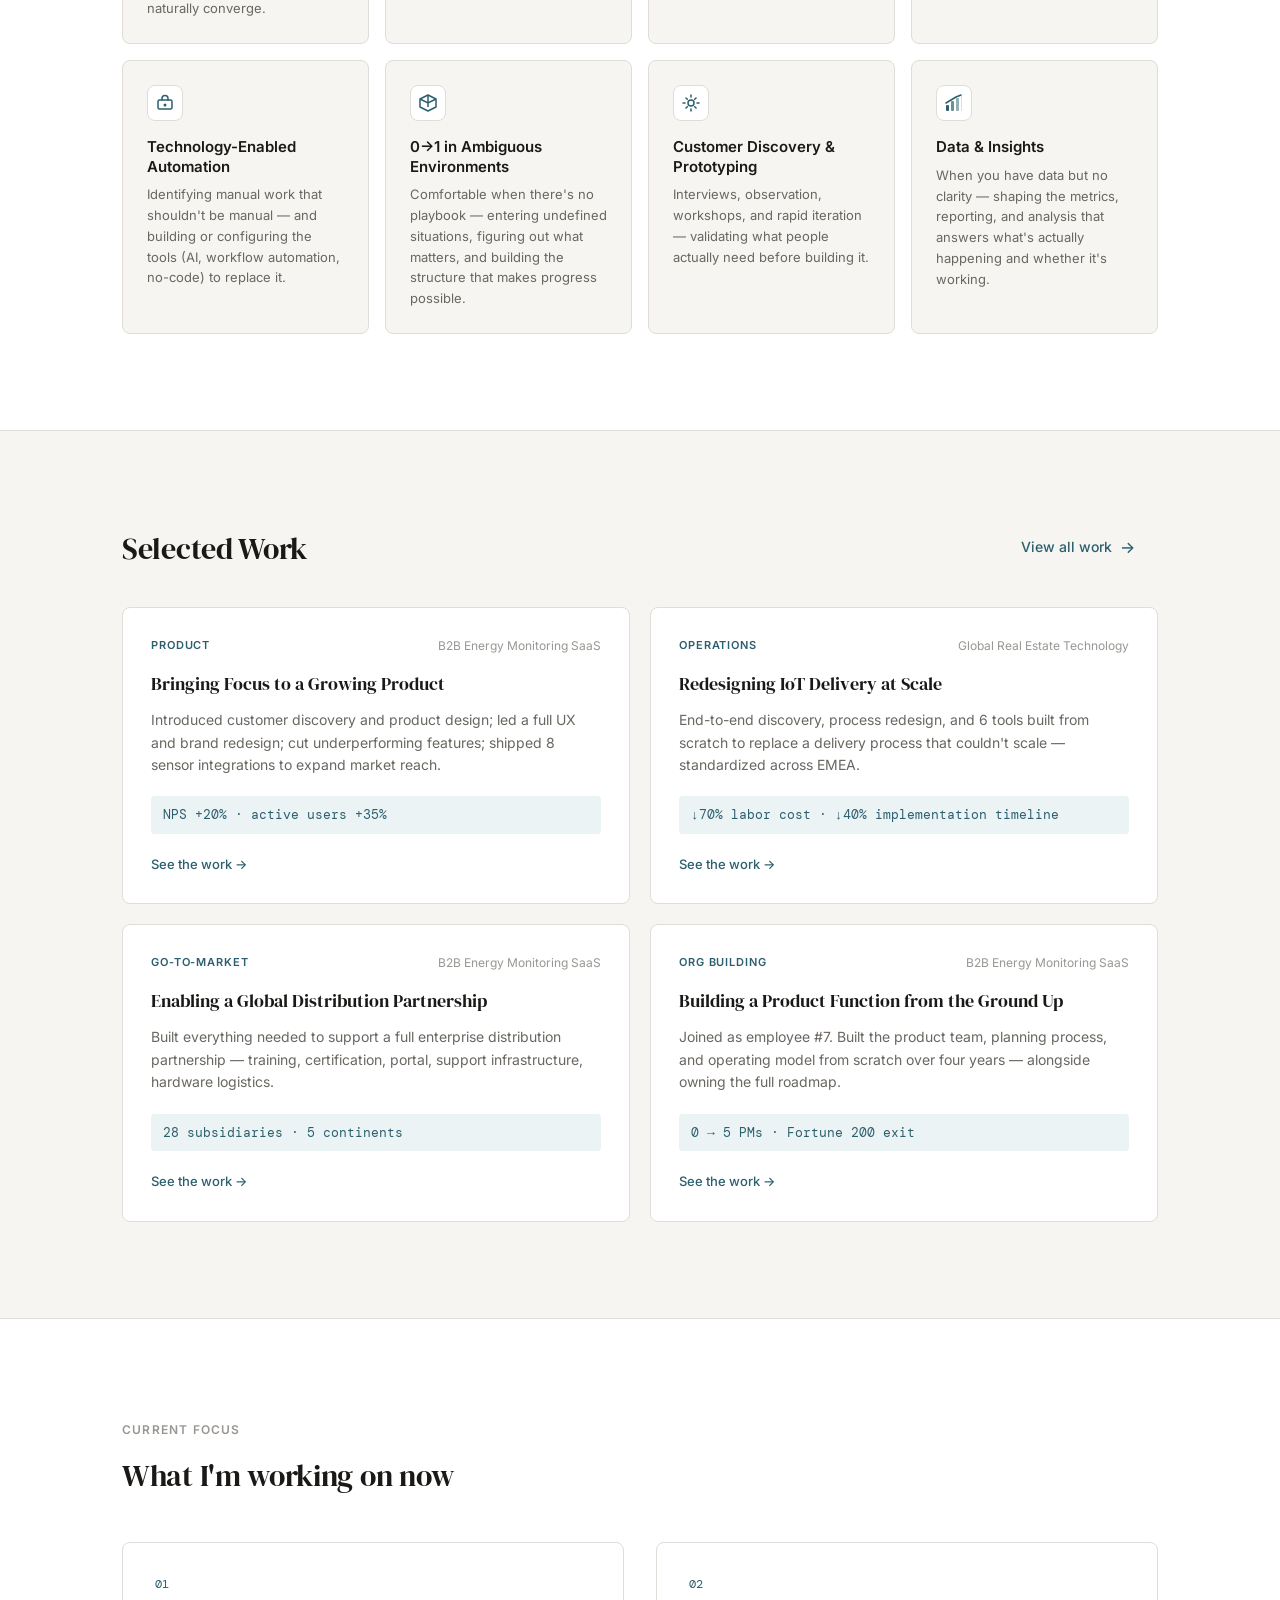
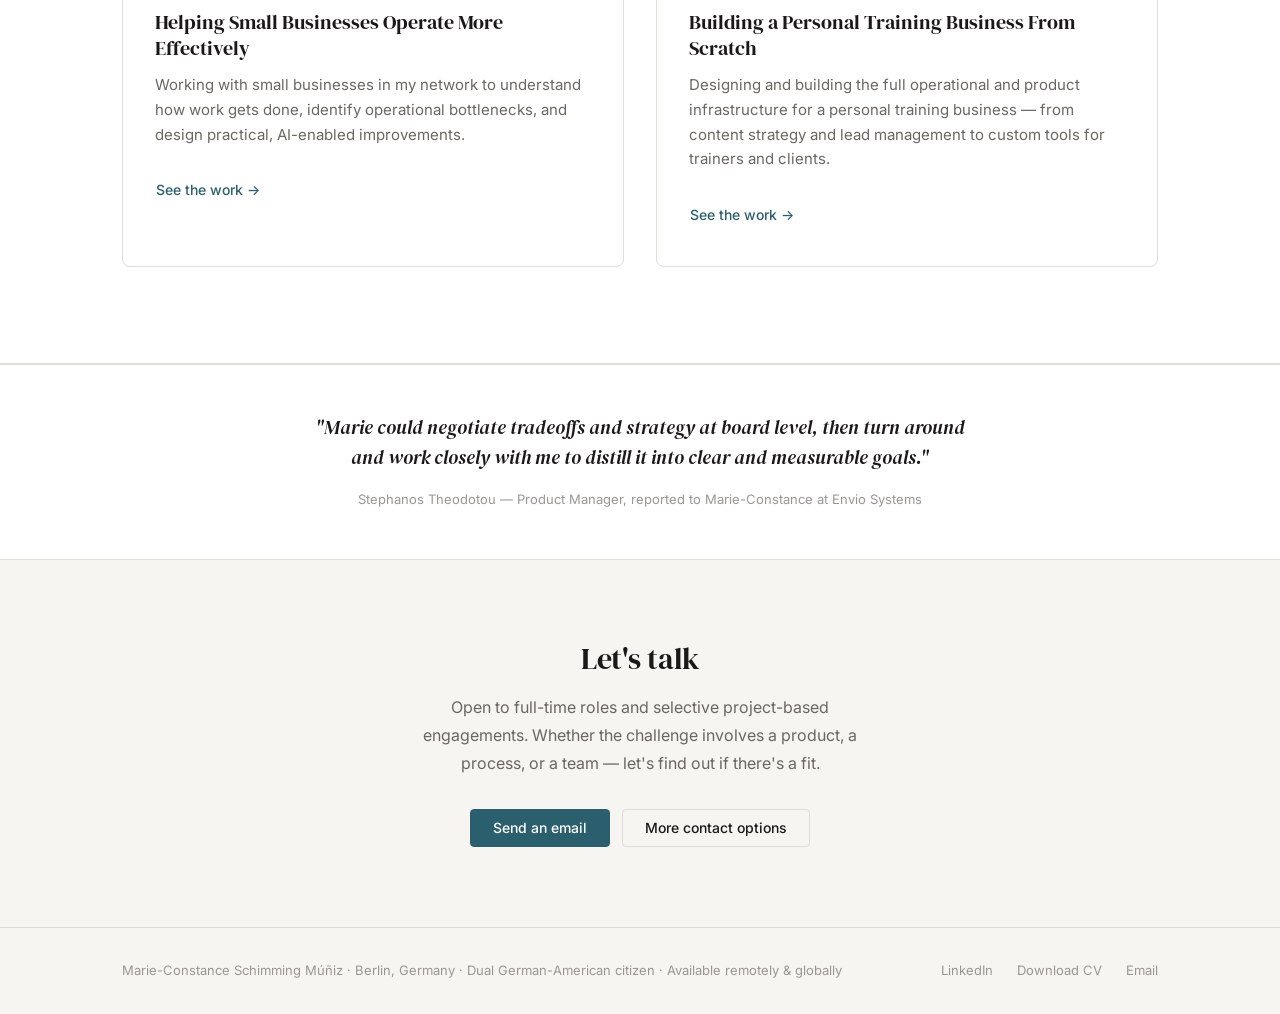
==== commit 92e38474: "Fix proof strip: Built & Led 5 PMs (not 6) Co-Authored-By: Claude Sonnet 4.6 <noreply@anthropic.com>" ====
--- a/index.html
+++ b/index.html
@@ -9,7 +9,7 @@
   <link rel="preconnect" href="https://fonts.gstatic.com" crossorigin>
   <link href="https://fonts.googleapis.com/css2?family=DM+Serif+Display&family=DM+Mono:wght@400&family=Inter:wght@300;400;500;600&display=swap" rel="stylesheet">
   <link rel="icon" type="image/svg+xml" href="/assets/favicon.svg">
-  <link rel="stylesheet" href="css/style.css">
+  <link rel="stylesheet" href="/css/style.css?v=3">
 </head>
 <body>
 
@@ -50,7 +50,7 @@
         </p>
         <p class="hero__availability">Available for full-time and project-based engagements. Berlin-based.</p>
         <div class="hero__actions">
-          <a href="assets/marie_constance_cv.pdf" class="btn btn--primary" download>
+          <a href="assets/Marie-Constance Muniz_CV.pdf" class="btn btn--primary" download>
             Download CV
           </a>
           <a href="https://www.linkedin.com/in/marieconstancemuniz/" class="btn btn--outline" target="_blank" rel="noopener">
@@ -77,7 +77,7 @@
           </div>
           <div class="proof-strip__item">
             <span class="proof-strip__label">Leadership</span>
-            <span class="proof-strip__value">Built &amp; Led 6 PMs</span>
+            <span class="proof-strip__value">Built &amp; Led 5 PMs</span>
           </div>
           <div class="proof-strip__item">
             <span class="proof-strip__label">Impact</span>
@@ -365,7 +365,7 @@
         <span class="footer__left">Marie-Constance Schimming Múñiz · Berlin, Germany · Dual German-American citizen · Available remotely &amp; globally</span>
         <div class="footer__links">
           <a href="https://www.linkedin.com/in/marieconstancemuniz/" class="footer__link" target="_blank" rel="noopener">LinkedIn</a>
-          <a href="assets/marie_constance_cv.pdf" class="footer__link" download>Download CV</a>
+          <a href="assets/Marie-Constance Muniz_CV.pdf" class="footer__link" download>Download CV</a>
           <a href="mailto:mariecmuniz@gmail.com" class="footer__link">Email</a>
         </div>
       </div>
